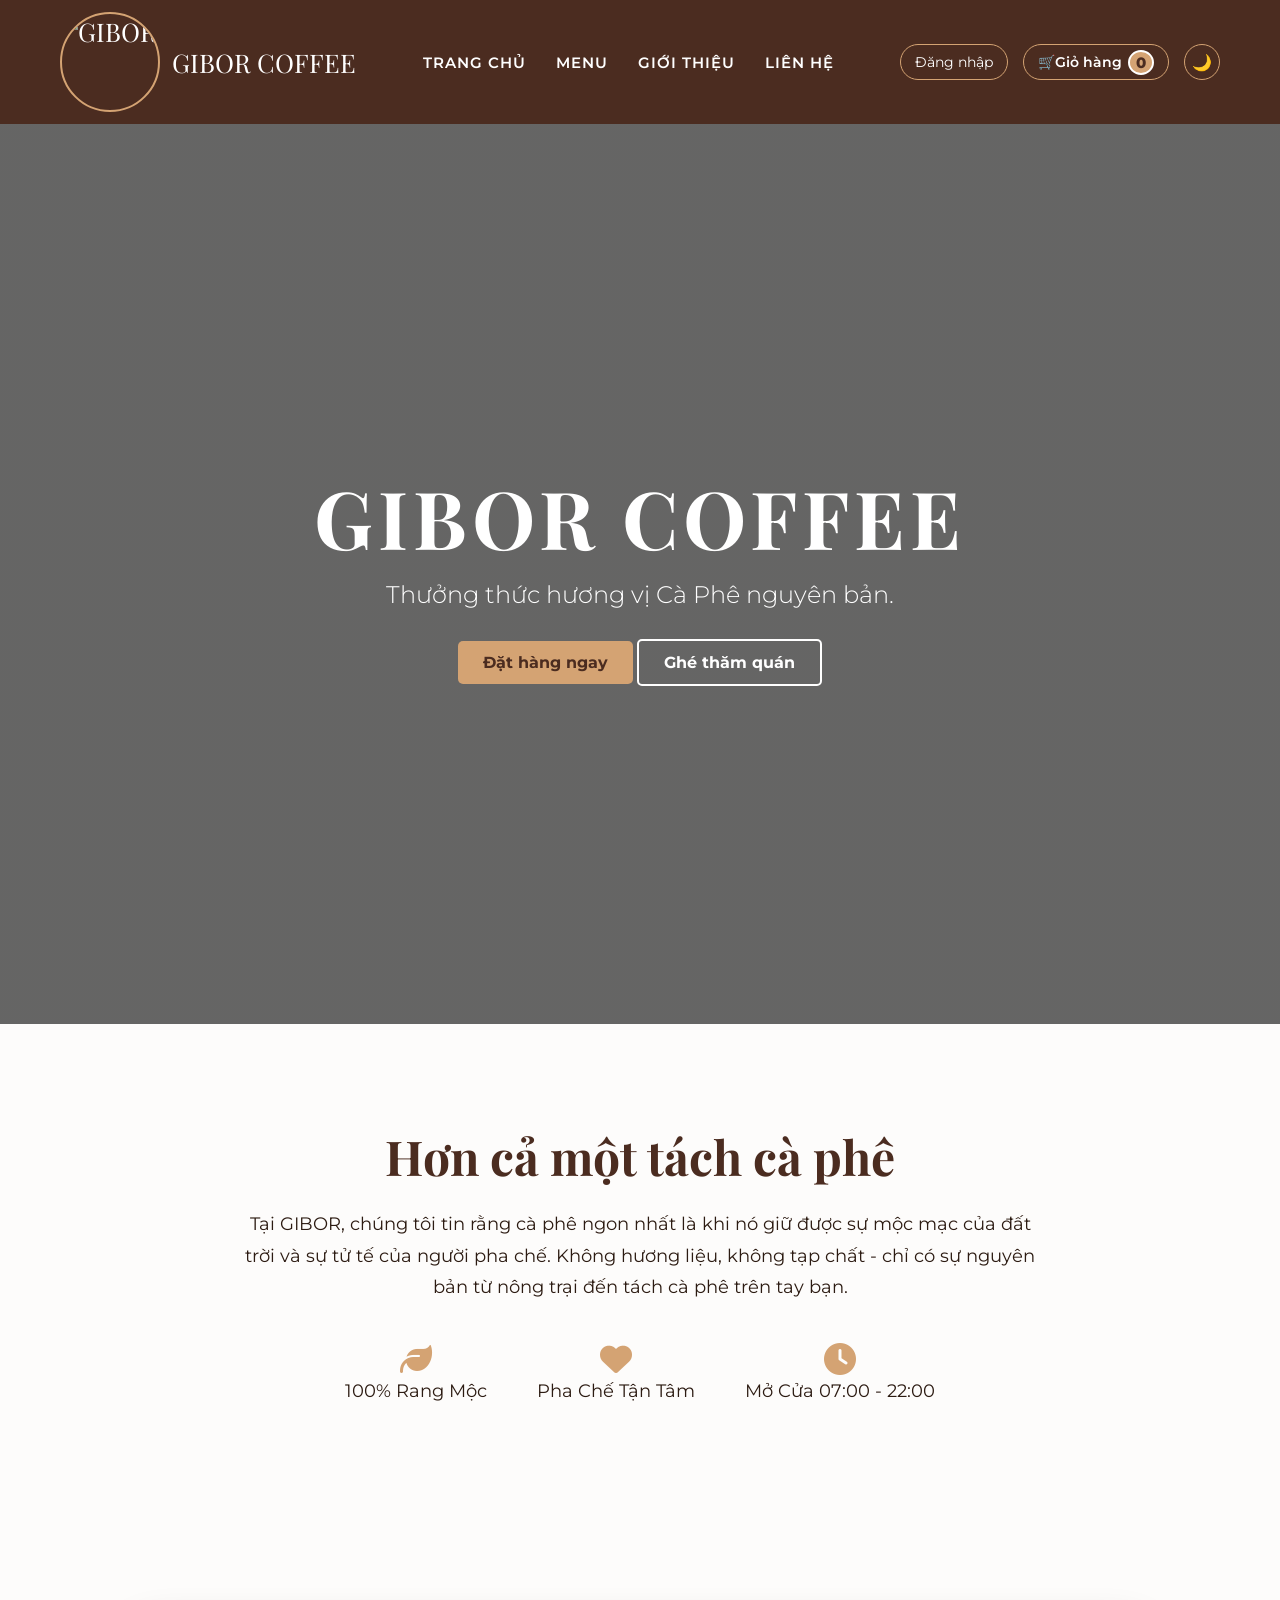
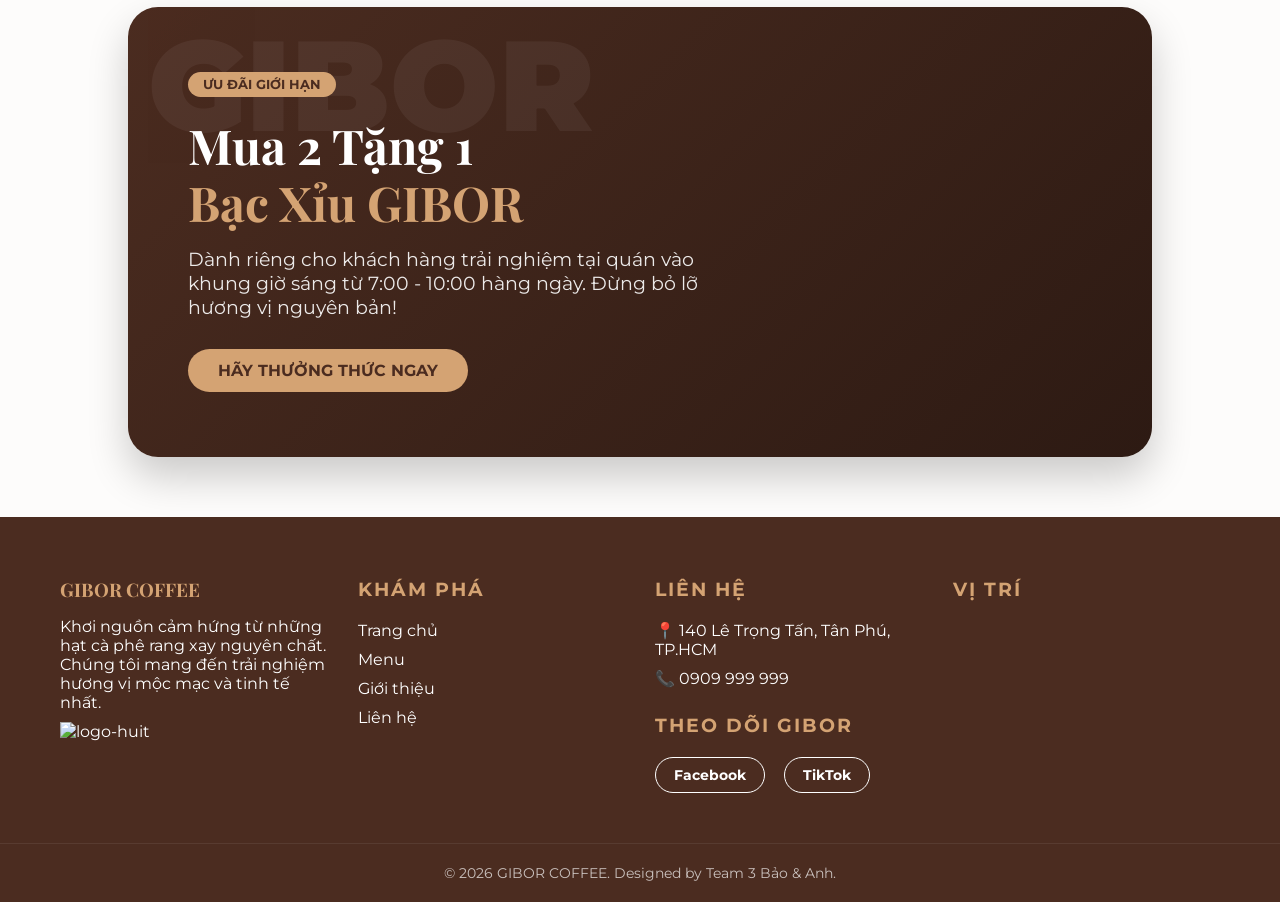
==== index.html @ b16cad72 "update diem thanh vien" ====
<!-- 

========================================================================================

                                    CODE BỞI TRẦN GIA BẢO

========================================================================================

-->
<!doctype html>
<html lang="vi">
  <head>
    <meta charset="UTF-8" />
    <meta name="viewport" content="width=device-width, initial-scale=1.0" />
    <title>GIBOR COFFEE</title>

    <!-- THEME CHÍNH DÙNG CHUNG-->
    <link rel="stylesheet" href="css/style.css" />

    <!-- Font -->
    <link
      rel="stylesheet"
      href="https://fonts.googleapis.com/css2?family=Montserrat:wght@400;600;700&family=Playfair+Display:ital,wght@0,700;1,700&family=Mrs+Saint+Delafield&display=swap"
    />

    <!-- Logo -->
    <link
      rel="stylesheet"
      href="https://cdnjs.cloudflare.com/ajax/libs/font-awesome/6.5.1/css/all.min.css"
    />

    <!-- THEME TRANG CHỦ -->
    <link rel="stylesheet" href="css/home.css" />
    <!-- MOBILE RESPONSIVE -->
    <link rel="stylesheet" href="css/mobile.css" />
  </head>

  <body>
    <!-- HEADER DÙNG CHUNG -->
    <header class="header">
      <div class="header-container">
        <!-- LOGO -->
        <a href="index.html" class="logo">
          <img src="images/logo/logo.jpg" alt="GIBOR Coffee" />
          <span>GIBOR COFFEE</span>
        </a>

        <!-- NAV -->
        <nav class="nav">
          <ul class="nav-links">
            <li><a href="index.html">Trang chủ</a></li>
            <li><a href="menu.html">Menu</a></li>
            <li><a href="about.html">Giới thiệu</a></li>
            <li><a href="contact.html">Liên hệ</a></li>
          </ul>
        </nav>

        <!-- AUTH + CART -->
        <div class="header-actions">
          <a href="login.html" class="icon-btn" id="authLink">Đăng nhập</a>
          <a href="cart.html" class="icon-btn cart">
            🛒
            <span>Giỏ hàng</span>
            <span>0</span>
          </a>
          <button class="theme-toggle" id="themeToggle">🌙</button>
          <button class="menu-toggle" id="menuToggle" aria-label="Menu">
            <i class="fas fa-bars"></i>
          </button>
        </div>
      </div>
    </header>

    <main>
      <!-- Loading Screen -->
      <div class="logo" id="preloader">
        <div class="loader-icon">
          <img src="images/logo/logo.jpg" alt="GIBOR Coffee" />
        </div>
        <p
          style="
            color: white;
            margin-top: 20px;
            letter-spacing: 5px;
            font-weight: 600;
          "
        >
          GIBOR COFFEE
        </p>
      </div>

      <div>
        <section class="hero">
          <div class="hero-content">
            <h1>GIBOR COFFEE</h1>
            <p>Thưởng thức hương vị Cà Phê nguyên bản.</p>
            <div class="hero-btns">
              <a href="menu.html" class="btn btn-primary">Đặt hàng ngay</a>
              <a href="about.html" class="btn btn-secondary">Ghé thăm quán</a>
            </div>
          </div>
        </section>
      </div>

      <section class="intro">
        <h2>Hơn cả một tách cà phê</h2>
        <p>
          Tại GIBOR, chúng tôi tin rằng cà phê ngon nhất là khi nó giữ được sự
          mộc mạc của đất trời và sự tử tế của người pha chế. Không hương liệu,
          không tạp chất - chỉ có sự nguyên bản từ nông trại đến tách cà phê
          trên tay bạn.
        </p>
        <div
          class="featured-icons"
          style="
            display: flex;
            justify-content: center;
            gap: 50px;
            flex-wrap: wrap;
          "
        >
          <div>
            <i
              class="fas fa-leaf"
              style="font-size: 2rem; color: var(--accent)"
            ></i>
            <p>100% Rang Mộc</p>
          </div>
          <div>
            <i
              class="fas fa-heart"
              style="font-size: 2rem; color: var(--accent)"
            ></i>
            <p>Pha Chế Tận Tâm</p>
          </div>
          <div>
            <i
              class="fas fa-clock"
              style="font-size: 2rem; color: var(--accent)"
            ></i>
            <p>Mở Cửa 07:00 - 22:00</p>
          </div>
        </div>
      </section>

      <!-- Advertising Promo Banner -->
      <section class="promo-banner">
        <div class="promo-content">
          <span class="promo-tag">Ưu đãi giới hạn</span>
          <h2>
            Mua 2 Tặng 1 <br />
            <span style="color: var(--accent)">Bạc Xỉu GIBOR</span>
          </h2>
          <p>
            Dành riêng cho khách hàng trải nghiệm tại quán vào khung giờ sáng từ
            7:00 - 10:00 hàng ngày. Đừng bỏ lỡ hương vị nguyên bản!
          </p>
          <a href="menu.html" class="btn-cta">Hãy thưởng thức ngay</a>
        </div>
        <div class="promo-image"></div>
      </section>
    </main>

    <!-- FOOTER DÙNG CHUNG -->
    <footer class="footer">
      <div class="footer-container">
        <div class="footer-col">
          <h3 class="footer-logo">GIBOR COFFEE</h3>
          <ul>
            <li>
              <p>
                Khơi nguồn cảm hứng từ những hạt cà phê rang xay nguyên chất.
                Chúng tôi mang đến trải nghiệm hương vị mộc mạc và tinh tế nhất.
              </p>
            </li>
            <li>
              <img src="/images/logo/logoHuit.png" alt="logo-huit" height="60" />
            </li>
          </ul>
        </div>

        <div class="footer-col">
          <h4>Khám Phá</h4>
          <ul>
            <li><a href="index.html">Trang chủ</a></li>
            <li><a href="menu.html">Menu</a></li>
            <li><a href="about.html">Giới thiệu</a></li>
            <li><a href="contact.html">Liên hệ</a></li>
          </ul>
        </div>

        <div class="footer-col">
          <h4>Liên Hệ</h4>
          <ul>
            <li>
              <p>📍 140 Lê Trọng Tấn, Tân Phú, TP.HCM</p>
            </li>
            <li>
              <p>📞 0909 999 999</p>
            </li>
          </ul>

          <h4 style="margin-top: 25px">Theo Dõi GIBOR</h4>
          <div class="social-links">
            <a href="#" class="btn btn-secondary">Facebook</a>
            <a href="#" class="btn btn-secondary">TikTok</a>
          </div>
        </div>

        <div class="footer-col">
          <h4>Vị Trí</h4>
          <div class="google-map">
            <iframe
              src="https://www.google.com/maps/embed?pb=!1m18!1m12!1m3!1d31352.538163214747!2d106.5926170349121!3d10.806159823201295!2m3!1f0!2f0!3f0!3m2!1i1024!2i768!4f13.1!3m3!1m2!1s0x31752be27d8b4f4d%3A0x92dcba2950430867!2zVHLGsOG7nW5nIMSQ4bqhaSBo4buNYyBDw7RuZyBUaMawxqFuZyBUUC4gSOG7kyBDaMOtIE1pbmggKEhVSVQp!5e0!3m2!1svi!2s!4v1770452982001!5m2!1svi!2s"
              width="100%"
              height="150"
              style="border: 0"
              allowfullscreen=""
              loading="lazy"
              referrerpolicy="no-referrer-when-downgrade"
            ></iframe>
          </div>
        </div>
      </div>

      <div class="footer-bottom">
        <p>© 2026 GIBOR COFFEE. Designed by Team 3 Bảo & Anh.</p>
      </div>
    </footer>

    <!-- Firebase SDK cho xác thực Google -->
    <script src="https://www.gstatic.com/firebasejs/10.12.5/firebase-app-compat.js"></script>
    <script src="https://www.gstatic.com/firebasejs/10.12.5/firebase-auth-compat.js"></script>

    <!-- Phần JS CHUNG -->
    <script src="js/data.js"></script>
    <script src="js/main.js"></script>
    <script src="js/mobile.js"></script>
  </body>
</html>
<!-- 

========================================================================================

                                KẾT THÚC CODE BỞI TRẦN GIA BẢO

========================================================================================

-->
---- css/style.css ----
/* 
========================================================================================

                                    CODE BỞI TRẦN GIA BẢO

========================================================================================
*/

/* 
=================================== HIỆU ỨNG PRELOAD ==================================
*/

#preloader {
  position: fixed;
  top: 0;
  left: 0;
  width: 100%;
  height: 100%;
  background: var(--primary);
  display: flex;
  flex-direction: column;
  align-items: center;
  justify-content: center;
  z-index: 10000;
  transition:
    opacity 0.8s ease,
    visibility 0.8s;
}

.loader-icon {
  font-size: 3rem;
  color: var(--accent);
  animation: coffee-bounce 1s ease-in-out infinite alternate;
}

.loader-icon img {
  width: 80px;
  height: 80px;
  border-radius: 50%;
  object-fit: cover;
}

@keyframes coffee-bounce {
  from {
    transform: translateY(0);
  }
  to {
    transform: translateY(-20px);
  }
}

.preloader-hidden {
  opacity: 0;
  visibility: hidden;
}

/* 
=================================== DÙNG CHỦ ĐỀ CHUNG ==================================
*/

:root {
  /* MÀU CHỦ ĐẠO */
  --primary: #4b2c20;
  --accent: #d4a373;
  --bg: #fdf8f5;
  --text: #2d2424;
  --white: #ffffff;

  /* Light mode */
  --bg: #fdfcfb;
  --text: #2c1b12;
  --navbar: rgba(255, 255, 255, 0.9);
  --card: #ffffff;

  /* Coffee accent */
  --accent-dark: #b08968;

  /* Fonts */
  --font-heading: "Playfair Display", serif;
  --font-body: "Montserrat", sans-serif;
}

/* Reset */
* {
  margin: 0;
  padding: 0;
  box-sizing: border-box;
}

/* ================================== NỀN TỐI ==================================  */
body.dark {
  --bg: #121212;
  --text: #f5f5f5;
  --navbar: rgba(75, 44, 32, 0.95);
  --card: #1e1e1e;
}

body {
  background: var(--bg);
  color: var(--text);
  transition:
    background 0.4s ease,
    color 0.4s ease;
}

.navbar {
  background: var(--navbar);
}

.card,
.product-item {
  background: var(--card);
}

.theme-toggle {
  background: transparent;
  border: 1px solid var(--accent);
  border-radius: 50%;
  width: 36px;
  height: 36px;
  font-size: 16px;
  cursor: pointer;
  color: var(--accent);
  transition: all 0.3s ease;
  display: inline-flex;
  align-items: center;
  justify-content: center;
  box-sizing: border-box;
}

.theme-toggle:hover {
  background: var(--accent);
  color: #fff;
  transform: rotate(15deg);
}

/* 
========================================== PHẦN HEADER ==================================
*/
.header {
  position: sticky; /* cuộn xuống */
  top: 0;
  z-index: 999;
  background: var(--primary);
  transition: all 0.3s ease;
}

.header-container {
  max-width: 1200px;
  margin: auto;
  padding: 12px 20px;
  display: flex;
  align-items: center;
  justify-content: space-between;
  flex-wrap: nowrap;
}

/* LOGO */
.logo {
  display: flex;
  align-items: center;
  gap: 12px;
  font-family: var(--font-heading);
  font-size: 1.6rem;
  color: var(--white);
  flex-shrink: 0;
  white-space: nowrap;
}

.logo img {
  width: 100px;
  height: 100px;
  border-radius: 50%;
  object-fit: cover;
  border: 2px solid var(--accent);
  transition: 0.4s ease;
}

.logo:hover img {
  transform: rotate(8deg) scale(1.05);
  box-shadow: 0 0 15px rgba(212, 163, 115, 0.7);
}

/* THANH ĐIỀU HƯỚNG */

.navbar {
  display: flex;
  justify-content: space-between;
  align-items: center;
  padding: 12px 8%;
  background: rgba(75, 44, 32, 0.95);
  backdrop-filter: blur(6px);
  position: sticky;
  top: 0;
  z-index: 1000;
  transition:
    background 0.4s ease,
    box-shadow 0.4s ease;
}

.nav-links {
  display: flex;
  list-style: none;
  gap: 30px;
  white-space: nowrap;
  flex-wrap: nowrap;
}

.nav-links li {
  position: relative;
}

.nav-links a {
  color: var(--white);
  font-size: 15px;
  font-weight: 600;
  text-transform: uppercase;
  letter-spacing: 1px;
  padding: 6px 0;
  transition: color 0.3s ease;
  white-space: nowrap;
}

/* Gạch chân chạy */
.nav-links a::after {
  content: "";
  position: absolute;
  left: 50%;
  bottom: 0;
  width: 0;
  height: 2px;
  background: var(--accent);
  transition: all 0.3s ease;
  transform: translateX(-50%);
}

.nav-links a:hover {
  color: var(--accent);
}

.nav-links a:hover::after {
  width: 100%;
}

/* Khi scroll */
.header.scrolled {
  background-color: var(
    --primary-color
  ); /* Sử dụng đúng tên biến đã khai báo ở :root */
  box-shadow: 0 4px 20px rgba(0, 0, 0, 0.4); /* Đổ bóng dùng rgba để chỉnh độ mờ cho đẹp */
  transition: all 0.4s ease; /* Giúp hiệu ứng biến đổi mượt mà */
}

.header-actions {
  display: flex;
  align-items: center;
  gap: 15px;
  flex-shrink: 0;
  white-space: nowrap;
}

.icon-btn {
  padding: 6px 14px;
  border-radius: 20px;
  border: 1px solid var(--accent);
  color: var(--white);
  font-size: 14px;
  height: 36px;
  display: inline-flex;
  align-items: center;
  justify-content: center;
  box-sizing: border-box;
  white-space: nowrap;
  flex-shrink: 0;
}

.icon-btn:hover {
  background: var(--accent);
  color: var(--primary);
  transform: translateY(-3px);
}

.icon-btn.cart {
  font-size: 14px;
  font-weight: 600;
  padding: 6px 14px;
  height: 36px;
}

/* Số lượng giỏ hàng */
.icon-btn.cart span:last-child {
  background: var(--accent);
  color: var(--primary);
  font-size: 15px;
  font-weight: 800;
  height: 25px;
  padding: 0 6px;
  border-radius: 50%;
  display: inline-flex;
  align-items: center;
  justify-content: center;
  margin-left: 6px;
  border: 2px solid var(--white);
}

.header.scrolled {
  background: rgba(75, 44, 32, 0.9);
  backdrop-filter: blur(6px);
  box-shadow: 0 5px 20px rgba(0, 0, 0, 0.2);
}

/* ========================================== PHẦN THÂN ================================== */

body {
  font-family: var(--font-body);
  background: var(--bg);
  color: var(--text);
}

a {
  text-decoration: none;
  color: inherit;
  transition: 0.3s;
}

/* PHẦN NÚT BẤM */
.btn-primary {
  background: var(--accent);
  color: var(--primary);
}

.btn-primary:hover {
  background: var(--white);
  color: #000;
  transform: translateY(-3px);
}

.btn-secondary {
  border: 2px solid var(--white);
  color: var(--white);
}

.btn-secondary:hover {
  background: var(--white);
  color: #000;
  transform: translateY(-3px);
}

/* ========================================== PHẦN FOOTER ================================== */
.footer {
  background: var(--primary);
  color: var(--white);
  padding: 60px 0 20px;
  margin-top: 50px;
}

.footer-container {
  max-width: 1200px;
  margin: auto;
  padding: 0 20px;
  display: flex;
  flex-wrap: wrap;
  gap: 30px;
}

.footer-col {
  flex: 1;
  min-width: 200px;
}

.footer-col h3 {
  font-family: var(--font-heading);
  color: var(--accent);
  margin-bottom: 15px;
}

.footer-col h4 {
  margin-bottom: 20px;
  font-size: 1.2rem;
  color: var(--accent);
  text-transform: uppercase;
  letter-spacing: 2px;
}

.footer-col ul {
  list-style: none;
}

.footer-col ul li {
  margin-bottom: 10px;
}

.footer-col ul li a:hover {
  color: var(--accent);
  padding-left: 5px;
  transform: translateY(-3px);
}

.social-links a {
  display: inline-block;
  margin: 0 15px 10px 0;
  font-size: 14px;
  border: 1px solid var(--white);
  padding: 8px 18px;
  border-radius: 20px;
}

.social-links a:hover {
  background: var(--accent);
  border-color: var(--accent);
}

.footer-bottom {
  text-align: center;
  margin-top: 40px;
  padding-top: 20px;
  border-top: 1px solid rgba(255, 255, 255, 0.1);
  font-size: 14px;
  opacity: 0.7;
}

/* CĂN CHỈNH KÍCH THƯỚC PHÙ HỢP VỚI CẢ MOBILE */

/* ===== NÚT HAMBURGER (ẨN TRÊN DESKTOP) ===== */
.menu-toggle {
  display: none;
  background: transparent;
  border: 2px solid var(--accent);
  border-radius: 8px;
  width: 42px;
  height: 42px;
  font-size: 20px;
  cursor: pointer;
  color: var(--accent);
  transition: all 0.3s ease;
  align-items: center;
  justify-content: center;
}

.menu-toggle:hover {
  background: var(--accent);
  color: #fff;
}

/* ===== TABLET (max-width: 992px) ===== */
@media (max-width: 992px) {
  .header-container {
    padding: 10px 15px;
  }

  .logo img {
    width: 60px;
    height: 60px;
  }

  .logo {
    font-size: 1.2rem;
  }

  .nav-links {
    gap: 18px;
  }

  .nav-links a {
    font-size: 13px;
  }

  .icon-btn {
    font-size: 12px;
    padding: 6px 12px;
  }

  .footer-container {
    gap: 20px;
  }

  .footer-col {
    min-width: 180px;
  }
}

/* ===== MOBILE (max-width: 768px) ===== */
@media (max-width: 768px) {
  /* HEADER */
  .header-container {
    padding: 8px 12px;
  }

  .logo img {
    width: 45px;
    height: 45px;
  }

  .logo {
    font-size: 1rem;
    gap: 8px;
  }

  .logo span {
    display: none;
  }

  /* Hiện nút hamburger */
  .menu-toggle {
    display: flex;
  }

  /* Ẩn nav mặc định, hiện khi active */
  .nav {
    position: fixed;
    top: 0;
    left: 0;
    width: 100%;
    height: 100vh;
    background: rgba(75, 44, 32, 0.98);
    backdrop-filter: blur(10px);
    z-index: 9998;
    display: flex;
    align-items: center;
    justify-content: center;
    opacity: 0;
    visibility: hidden;
    transition: all 0.4s ease;
  }

  .nav.active {
    opacity: 1;
    visibility: visible;
  }

  .nav-links {
    display: flex;
    flex-direction: column;
    align-items: center;
    gap: 0;
    list-style: none;
  }

  .nav-links li {
    opacity: 0;
    transform: translateY(20px);
    transition: all 0.3s ease;
  }

  .nav.active .nav-links li {
    opacity: 1;
    transform: translateY(0);
  }

  .nav.active .nav-links li:nth-child(1) {
    transition-delay: 0.1s;
  }
  .nav.active .nav-links li:nth-child(2) {
    transition-delay: 0.2s;
  }
  .nav.active .nav-links li:nth-child(3) {
    transition-delay: 0.3s;
  }

  .nav-links a {
    font-size: 22px;
    padding: 18px 30px;
    display: block;
    letter-spacing: 3px;
  }

  /* Nút đóng menu */
  .menu-toggle.active i::before {
    content: "\f00d"; /* fa-xmark */
  }

  .menu-toggle {
    z-index: 9999;
  }

  /* Header actions */
  .header-actions {
    gap: 8px;
  }

  .icon-btn {
    padding: 6px 10px;
    font-size: 12px;
  }

  .icon-btn span:first-of-type {
    display: none;
  }

  .icon-btn.cart {
    font-size: 16px;
    padding: 6px 8px;
  }

  .icon-btn.cart span:last-child {
    font-size: 12px;
    height: 20px;
    padding: 0 5px;
    margin-left: 2px;
  }

  .theme-toggle {
    width: 34px;
    height: 34px;
    font-size: 15px;
  }

  /* FOOTER */
  .footer {
    padding: 40px 0 15px;
  }

  .footer-container {
    flex-direction: column;
    text-align: center;
    padding: 0 15px;
    gap: 25px;
  }

  .footer-col {
    min-width: 100%;
  }

  .footer-col h4 {
    font-size: 1rem;
    margin-bottom: 12px;
  }

  .social-links {
    justify-content: center;
    display: flex;
    flex-wrap: wrap;
  }

  .social-links a {
    margin: 0 5px 8px;
  }

  .footer-bottom {
    margin-top: 25px;
    font-size: 12px;
  }

  .google-map iframe {
    height: 120px;
  }
}

/* ===== MOBILE NHỎ (max-width: 480px) ===== */
@media (max-width: 480px) {
  .header-container {
    padding: 6px 10px;
  }

  .logo img {
    width: 38px;
    height: 38px;
  }

  .icon-btn {
    padding: 5px 8px;
    font-size: 11px;
    border-radius: 15px;
  }

  .icon-btn.cart {
    font-size: 14px;
  }

  .theme-toggle {
    width: 30px;
    height: 30px;
    font-size: 13px;
  }

  .menu-toggle {
    width: 36px;
    height: 36px;
    font-size: 17px;
  }

  .header-actions {
    gap: 5px;
  }

  .footer {
    padding: 30px 0 12px;
  }
}

/* 
========================================================================================

                                KẾT THÚC CODE BỞI TRẦN GIA BẢO

========================================================================================
*/

/* 
========================================================================================

                                CODE BỞI TRẦN DƯƠNG GIA BẢO

========================================================================================
*/

/* ===== POPUP THÔNG BÁO (TOAST NOTIFICATION) ===== */
.gibor-popup-overlay {
  position: fixed;
  top: 0;
  left: 0;
  width: 100%;
  height: 100%;
  background: rgba(0, 0, 0, 0.5);
  display: flex;
  align-items: center;
  justify-content: center;
  z-index: 99999;
  opacity: 0;
  visibility: hidden;
  transition: all 0.3s ease;
}

.gibor-popup-overlay.show {
  opacity: 1;
  visibility: visible;
}

.gibor-popup-box {
  background: var(--card, #fff);
  border-radius: 16px;
  padding: 32px 28px;
  max-width: 400px;
  width: 90%;
  text-align: center;
  box-shadow: 0 20px 60px rgba(0, 0, 0, 0.3);
  transform: scale(0.8) translateY(20px);
  transition: transform 0.3s ease;
}

.gibor-popup-overlay.show .gibor-popup-box {
  transform: scale(1) translateY(0);
}

.gibor-popup-icon {
  font-size: 3rem;
  margin-bottom: 12px;
}

.gibor-popup-icon.success {
  color: #27ae60;
}

.gibor-popup-icon.error {
  color: #e74c3c;
}

.gibor-popup-icon.warning {
  color: #f39c12;
}

.gibor-popup-title {
  font-family: var(--font-heading, "Playfair Display", serif);
  font-size: 1.4rem;
  color: var(--primary, #4b2c20);
  margin-bottom: 8px;
}

.gibor-popup-message {
  font-family: var(--font-body, "Montserrat", sans-serif);
  font-size: 0.95rem;
  color: var(--text, #2d2424);
  margin-bottom: 24px;
  line-height: 1.5;
}

.gibor-popup-actions {
  display: flex;
  gap: 12px;
  justify-content: center;
}

.gibor-popup-btn {
  padding: 10px 28px;
  border: none;
  border-radius: 8px;
  font-family: var(--font-body, "Montserrat", sans-serif);
  font-size: 0.9rem;
  font-weight: 600;
  cursor: pointer;
  transition: all 0.2s ease;
}

.gibor-popup-btn.primary {
  background: var(--primary, #4b2c20);
  color: #fff;
}

.gibor-popup-btn.primary:hover {
  background: var(--accent-dark, #b08968);
}

.gibor-popup-btn.secondary {
  background: #e0d6d0;
  color: var(--primary, #4b2c20);
}

.gibor-popup-btn.secondary:hover {
  background: #d0c4bc;
}

/* ===== USER DROPDOWN POPUP ===== */
.user-dropdown-overlay {
  position: fixed;
  top: 0;
  left: 0;
  width: 100%;
  height: 100%;
  z-index: 99998;
  opacity: 0;
  visibility: hidden;
  transition: opacity 0.2s ease;
}

.user-dropdown-overlay.show {
  opacity: 1;
  visibility: visible;
}

.user-dropdown {
  position: absolute;
  top: 70px;
  right: 20px;
  background: #fff;
  border-radius: 12px;
  padding: 20px;
  min-width: 260px;
  box-shadow: 0 10px 40px rgba(0, 0, 0, 0.2);
  transform: translateY(-10px);
  transition: transform 0.2s ease;
}

.user-dropdown-overlay.show .user-dropdown {
  transform: translateY(0);
}

.user-dropdown-header {
  display: flex;
  align-items: center;
  gap: 12px;
  padding-bottom: 16px;
  border-bottom: 1px solid #e8e0db;
  margin-bottom: 12px;
}

.user-dropdown-avatar {
  width: 48px;
  height: 48px;
  border-radius: 50%;
  background: var(--primary, #4b2c20);
  color: #fff;
  display: flex;
  align-items: center;
  justify-content: center;
  font-size: 1.2rem;
  font-weight: 700;
  font-family: var(--font-body, "Montserrat", sans-serif);
}

.user-dropdown-info {
  flex: 1;
}

.user-dropdown-name {
  font-family: var(--font-heading, "Playfair Display", serif);
  font-size: 1.05rem;
  font-weight: 700;
  color: #4b2c20;
}

.user-dropdown-email {
  font-size: 0.8rem;
  color: #888;
  margin-top: 2px;
}

.user-dropdown-points {
  font-size: 0.8rem;
  color: #e6a817;
  font-weight: 600;
  margin-top: 4px;
  display: flex;
  align-items: center;
  gap: 4px;
}
.user-dropdown-points i {
  font-size: 0.75rem;
}

.user-dropdown-menu {
  list-style: none;
  padding: 0;
  margin: 0;
}

.user-dropdown-menu li {
  margin-bottom: 4px;
}

.user-dropdown-menu li a,
.user-dropdown-menu li button {
  display: flex;
  align-items: center;
  gap: 10px;
  width: 100%;
  padding: 10px 12px;
  border: none;
  background: none;
  border-radius: 8px;
  font-family: var(--font-body, "Montserrat", sans-serif);
  font-size: 0.9rem;
  color: #2d2424;
  cursor: pointer;
  transition: background 0.2s ease;
  text-decoration: none;
}

.user-dropdown-menu li a:hover,
.user-dropdown-menu li button:hover {
  background: #f5ebe4;
}

.user-dropdown-menu li button.logout-btn {
  color: #e74c3c;
}

.user-dropdown-menu li button.logout-btn:hover {
  background: #fde8e8;
}

/* ===== AUTH LINK STYLE KHI ĐÃ ĐĂNG NHẬP ===== */
#authLink.logged-in {
  display: inline-flex;
  align-items: center;
  gap: 6px;
  font-weight: 600;
  color: #fff;
  padding: 6px 14px;
  border-radius: 20px;
  height: 36px;
  box-sizing: border-box;
}

#authLink.logged-in:hover {
  background: var(--accent-dark, #b08968);
}

#authLink.logged-in i {
  font-size: 0.9rem;
}

/* ===== ORDER HISTORY POPUP ===== */
.order-history-overlay {
  position: fixed;
  top: 0;
  left: 0;
  width: 100%;
  height: 100%;
  background: rgba(0, 0, 0, 0.5);
  display: flex;
  align-items: center;
  justify-content: center;
  z-index: 99999;
  opacity: 0;
  visibility: hidden;
  transition: all 0.3s ease;
}

.order-history-overlay.show {
  opacity: 1;
  visibility: visible;
}

.order-history-box {
  background: var(--card, #fff);
  border-radius: 16px;
  padding: 28px;
  max-width: 550px;
  width: 92%;
  max-height: 80vh;
  overflow-y: auto;
  box-shadow: 0 20px 60px rgba(0, 0, 0, 0.3);
  transform: scale(0.8) translateY(20px);
  transition: transform 0.3s ease;
}

.order-history-overlay.show .order-history-box {
  transform: scale(1) translateY(0);
}

.order-history-header {
  display: flex;
  align-items: center;
  justify-content: space-between;
  margin-bottom: 20px;
  padding-bottom: 14px;
  border-bottom: 2px solid var(--accent, #d4a373);
}

.order-history-header h3 {
  font-family: var(--font-heading, "Playfair Display", serif);
  font-size: 1.3rem;
  color: var(--primary, #4b2c20);
  margin: 0;
}

.order-history-close {
  background: none;
  border: none;
  font-size: 1.5rem;
  cursor: pointer;
  color: #999;
  padding: 4px 8px;
  border-radius: 6px;
  transition: all 0.2s;
}

.order-history-close:hover {
  background: #f0e8e2;
  color: var(--primary, #4b2c20);
}

.order-history-empty {
  text-align: center;
  padding: 40px 20px;
  color: #999;
}

.order-history-empty i {
  font-size: 3rem;
  margin-bottom: 12px;
  display: block;
  color: #ccc;
}

.order-card {
  background: #faf6f3;
  border-radius: 12px;
  padding: 16px;
  margin-bottom: 12px;
  border-left: 4px solid var(--accent, #d4a373);
}

.order-card-header {
  display: flex;
  justify-content: space-between;
  align-items: center;
  margin-bottom: 10px;
}

.order-card-code {
  font-weight: 700;
  font-size: 0.95rem;
  color: var(--primary, #4b2c20);
}

.order-card-date {
  font-size: 0.8rem;
  color: #999;
}

.order-card-items {
  margin-bottom: 10px;
}

.order-card-item {
  display: flex;
  justify-content: space-between;
  align-items: flex-start;
  padding: 6px 0;
  font-size: 0.85rem;
  color: var(--text, #2d2424);
  gap: 10px;
  border-bottom: 1px dashed #e8e0d8;
}

.order-card-item:last-child {
  border-bottom: none;
}

.order-card-item-left {
  flex: 1;
  min-width: 0;
  display: flex;
  flex-direction: column;
  gap: 3px;
}

.order-card-item-name {
  font-weight: 600;
  white-space: nowrap;
}

.order-card-item-detail-scroll {
  display: block;
  overflow-x: auto;
  white-space: nowrap;
  max-width: 100%;
  scrollbar-width: thin;
  scrollbar-color: #d4a373 transparent;
  padding-bottom: 2px;
}

.order-card-item-detail-scroll::-webkit-scrollbar {
  height: 3px;
}

.order-card-item-detail-scroll::-webkit-scrollbar-track {
  background: transparent;
}

.order-card-item-detail-scroll::-webkit-scrollbar-thumb {
  background: #d4a373;
  border-radius: 3px;
}

.order-card-item-detail-inner {
  color: #888;
  font-size: 0.78rem;
  display: inline-block;
}

.order-card-item-detail {
  color: #888;
  font-size: 0.8rem;
  min-width: 60px;
  text-align: center;
}

.order-card-item-price {
  font-weight: 600;
  min-width: 80px;
  text-align: right;
  color: var(--primary, #4b2c20);
}

/* Thông tin người đặt hàng */
.order-card-customer {
  display: flex;
  flex-wrap: wrap;
  gap: 6px 16px;
  padding: 8px 10px;
  margin-bottom: 10px;
  background: #f0e8e2;
  border-radius: 8px;
  font-size: 0.8rem;
  color: #666;
}

.order-card-customer span {
  display: flex;
  align-items: center;
  gap: 5px;
}

.order-card-customer i {
  color: var(--accent, #d4a373);
  font-size: 0.75rem;
  width: 14px;
  text-align: center;
}

.order-card-footer {
  display: flex;
  justify-content: space-between;
  align-items: center;
  padding-top: 10px;
  border-top: 1px solid #e8e0db;
  font-size: 0.85rem;
}

.order-card-meta {
  color: #888;
}

.order-card-total {
  font-weight: 700;
  color: var(--primary, #4b2c20);
  font-size: 1rem;
}

/* Scrollbar đẹp cho order history */
.order-history-box::-webkit-scrollbar {
  width: 6px;
}

.order-history-box::-webkit-scrollbar-track {
  background: transparent;
}

.order-history-box::-webkit-scrollbar-thumb {
  background: var(--accent, #d4a373);
  border-radius: 3px;
}

/* ===== PROFILE POPUP ===== */
.profile-popup-overlay {
  position: fixed;
  top: 0;
  left: 0;
  width: 100%;
  height: 100%;
  background: rgba(0, 0, 0, 0.5);
  display: flex;
  align-items: center;
  justify-content: center;
  z-index: 99999;
  opacity: 0;
  visibility: hidden;
  transition: all 0.3s ease;
}

.profile-popup-overlay.show {
  opacity: 1;
  visibility: visible;
}

.profile-popup-box {
  background: #fff;
  border-radius: 16px;
  padding: 0;
  max-width: 480px;
  width: 92%;
  max-height: 85vh;
  overflow-y: auto;
  box-shadow: 0 20px 60px rgba(0, 0, 0, 0.3);
  transform: scale(0.8) translateY(20px);
  transition: transform 0.3s ease;
}

.profile-popup-overlay.show .profile-popup-box {
  transform: scale(1) translateY(0);
}

/* Header */
.profile-popup-header {
  display: flex;
  align-items: center;
  gap: 14px;
  padding: 24px 24px 16px;
  border-bottom: 1px solid #e8e0db;
  position: relative;
}

.profile-popup-avatar {
  width: 52px;
  height: 52px;
  border-radius: 50%;
  background: #4b2c20;
  color: #fff;
  display: flex;
  align-items: center;
  justify-content: center;
  font-size: 1.2rem;
  font-weight: 700;
  font-family: "Montserrat", sans-serif;
  flex-shrink: 0;
}

.profile-popup-header-info h3 {
  margin: 0;
  font-family: "Playfair Display", serif;
  font-size: 1.15rem;
  font-weight: 700;
  color: #4b2c20;
}

.profile-popup-header-info p {
  margin: 2px 0 0;
  font-size: 0.8rem;
  color: #888;
}

.profile-popup-close {
  position: absolute;
  top: 16px;
  right: 16px;
  background: none;
  border: none;
  font-size: 1.4rem;
  cursor: pointer;
  color: #999;
  padding: 4px 8px;
  border-radius: 6px;
  transition: all 0.2s;
}

.profile-popup-close:hover {
  background: #f0e8e2;
  color: #4b2c20;
}

/* Tabs */
.profile-tabs {
  display: flex;
  border-bottom: 2px solid #f0e8e2;
  padding: 0 24px;
}

.profile-tab {
  flex: 1;
  padding: 12px 0;
  border: none;
  background: none;
  font-family: "Montserrat", sans-serif;
  font-size: 0.9rem;
  font-weight: 600;
  color: #999;
  cursor: pointer;
  transition: all 0.2s;
  position: relative;
  display: flex;
  align-items: center;
  justify-content: center;
  gap: 6px;
}

.profile-tab.active {
  color: #4b2c20;
}

.profile-tab.active::after {
  content: "";
  position: absolute;
  bottom: -2px;
  left: 20%;
  width: 60%;
  height: 2px;
  background: var(--accent, #d4a373);
  border-radius: 2px;
}

.profile-tab:hover {
  color: #4b2c20;
}

/* Tab Content */
.profile-tab-content {
  display: none;
  padding: 20px 24px 24px;
}

.profile-tab-content.active {
  display: block;
}

/* Form Groups */
.profile-form-group {
  margin-bottom: 16px;
}

.profile-form-group label {
  display: flex;
  align-items: center;
  gap: 6px;
  font-size: 0.85rem;
  font-weight: 600;
  color: #4b2c20;
  margin-bottom: 6px;
  font-family: "Montserrat", sans-serif;
}

.profile-form-group label i {
  color: var(--accent, #d4a373);
  width: 16px;
  text-align: center;
  font-size: 0.8rem;
}

.profile-verify-badge {
  margin-left: auto;
  font-size: 0.7rem;
  color: #e67e22;
  font-weight: 500;
  display: flex;
  align-items: center;
  gap: 3px;
}

.profile-verify-badge i {
  color: #e67e22 !important;
  font-size: 0.7rem !important;
}

.profile-form-group input {
  width: 100%;
  padding: 10px 14px;
  border: 1.5px solid #e0d5ce;
  border-radius: 10px;
  font-family: "Montserrat", sans-serif;
  font-size: 0.9rem;
  color: #2d2424;
  background: #faf8f6;
  transition:
    border-color 0.2s ease,
    box-shadow 0.2s ease;
  box-sizing: border-box;
}

.profile-form-group input:focus {
  outline: none;
  border-color: var(--accent, #d4a373);
  box-shadow: 0 0 0 3px rgba(212, 163, 115, 0.15);
  background: #fff;
}

.profile-form-group input::placeholder {
  color: #bbb;
}

/* Save Button */
.profile-save-btn {
  width: 100%;
  padding: 12px;
  border: none;
  border-radius: 10px;
  background: #4b2c20;
  color: #fff;
  font-family: "Montserrat", sans-serif;
  font-size: 0.9rem;
  font-weight: 600;
  cursor: pointer;
  transition: all 0.2s ease;
  display: flex;
  align-items: center;
  justify-content: center;
  gap: 8px;
  margin-top: 8px;
}

.profile-save-btn:hover {
  background: #3a2118;
  transform: translateY(-1px);
  box-shadow: 0 4px 12px rgba(75, 44, 32, 0.3);
}

.profile-save-btn.security {
  background: #e67e22;
}

.profile-save-btn.security:hover {
  background: #cf6d17;
  box-shadow: 0 4px 12px rgba(230, 126, 34, 0.3);
}

/* Security Note */
.profile-security-note {
  font-size: 0.78rem;
  color: #888;
  margin: 0 0 12px;
  display: flex;
  align-items: center;
  gap: 6px;
  background: #fdf6ec;
  padding: 8px 12px;
  border-radius: 8px;
  border: 1px solid #fde8c8;
}

.profile-security-note i {
  color: #e67e22;
  flex-shrink: 0;
}

/* Scrollbar */
.profile-popup-box::-webkit-scrollbar {
  width: 6px;
}

.profile-popup-box::-webkit-scrollbar-track {
  background: transparent;
}

.profile-popup-box::-webkit-scrollbar-thumb {
  background: var(--accent, #d4a373);
  border-radius: 3px;
}

/* ===== OTP VERIFICATION POPUP ===== */
.gibor-otp-overlay {
  position: fixed;
  top: 0;
  left: 0;
  width: 100%;
  height: 100%;
  background: rgba(0, 0, 0, 0.6);
  display: flex;
  align-items: center;
  justify-content: center;
  z-index: 999999;
  opacity: 0;
  visibility: hidden;
  transition: all 0.3s ease;
}

.gibor-otp-overlay.show {
  opacity: 1;
  visibility: visible;
}

.gibor-otp-box {
  background: #fff;
  border-radius: 20px;
  padding: 32px 28px;
  max-width: 400px;
  width: 92%;
  text-align: center;
  box-shadow: 0 20px 60px rgba(0, 0, 0, 0.3);
  transform: scale(0.8) translateY(20px);
  transition: transform 0.3s ease;
}

.gibor-otp-overlay.show .gibor-otp-box {
  transform: scale(1) translateY(0);
}

.gibor-otp-box.shake {
  animation: otpShake 0.5s ease;
}

@keyframes otpShake {
  0%,
  100% {
    transform: scale(1) translateX(0);
  }
  20% {
    transform: scale(1) translateX(-10px);
  }
  40% {
    transform: scale(1) translateX(10px);
  }
  60% {
    transform: scale(1) translateX(-6px);
  }
  80% {
    transform: scale(1) translateX(6px);
  }
}

/* OTP Header */
.otp-header {
  margin-bottom: 20px;
}

.otp-icon {
  width: 60px;
  height: 60px;
  border-radius: 50%;
  background: linear-gradient(135deg, #d4a373, #b08968);
  color: #fff;
  display: flex;
  align-items: center;
  justify-content: center;
  font-size: 1.5rem;
  margin: 0 auto 14px;
}

.otp-header h3 {
  font-family: "Playfair Display", serif;
  font-size: 1.3rem;
  color: #4b2c20;
  margin: 0 0 6px;
}

.otp-header p {
  font-size: 0.85rem;
  color: #888;
  margin: 0;
  line-height: 1.5;
}

.otp-header p strong {
  color: #4b2c20;
}

/* Demo hint */
.otp-demo-hint {
  background: #eaf7ed;
  border: 1px solid #b8e6c4;
  border-radius: 10px;
  padding: 10px 14px;
  font-size: 0.82rem;
  color: #2d7a3f;
  margin-bottom: 18px;
  display: flex;
  align-items: center;
  justify-content: center;
  gap: 6px;
}

.otp-demo-hint strong {
  font-size: 1rem;
  letter-spacing: 3px;
}

/* OTP Input Fields */
.otp-inputs {
  display: flex;
  align-items: center;
  justify-content: center;
  gap: 8px;
  margin-bottom: 16px;
}

.otp-digit {
  width: 46px;
  height: 54px;
  border: 2px solid #e0d5ce;
  border-radius: 12px;
  text-align: center;
  font-family: "Montserrat", sans-serif;
  font-size: 1.4rem;
  font-weight: 700;
  color: #4b2c20;
  background: #faf8f6;
  transition: all 0.2s ease;
  outline: none;
}

.otp-digit:focus {
  border-color: var(--accent, #d4a373);
  box-shadow: 0 0 0 3px rgba(212, 163, 115, 0.2);
  background: #fff;
  transform: translateY(-2px);
}

.otp-separator {
  font-size: 1.3rem;
  color: #ccc;
  font-weight: 600;
  margin: 0 2px;
}

/* Timer */
.otp-timer {
  font-size: 0.8rem;
  color: #999;
  margin: 0 0 14px;
  display: flex;
  align-items: center;
  justify-content: center;
  gap: 5px;
}

.otp-timer i {
  color: var(--accent, #d4a373);
}

/* Error */
.otp-error {
  background: #fde8e8;
  border: 1px solid #f5bcbc;
  border-radius: 8px;
  padding: 8px 12px;
  font-size: 0.8rem;
  color: #c0392b;
  margin-bottom: 14px;
  display: flex;
  align-items: center;
  justify-content: center;
  gap: 6px;
}

/* Buttons */
.otp-verify-btn {
  width: 100%;
  padding: 12px;
  border: none;
  border-radius: 10px;
  background: #4b2c20;
  color: #fff;
  font-family: "Montserrat", sans-serif;
  font-size: 0.95rem;
  font-weight: 600;
  cursor: pointer;
  transition: all 0.2s ease;
  display: flex;
  align-items: center;
  justify-content: center;
  gap: 8px;
  margin-bottom: 10px;
}

.otp-verify-btn:hover {
  background: #3a2118;
  transform: translateY(-1px);
  box-shadow: 0 4px 12px rgba(75, 44, 32, 0.3);
}

.otp-resend-btn {
  width: 100%;
  padding: 10px;
  border: 1.5px solid var(--accent, #d4a373);
  border-radius: 10px;
  background: transparent;
  color: #4b2c20;
  font-family: "Montserrat", sans-serif;
  font-size: 0.85rem;
  font-weight: 600;
  cursor: pointer;
  transition: all 0.2s ease;
  display: flex;
  align-items: center;
  justify-content: center;
  gap: 6px;
  margin-bottom: 8px;
}

.otp-resend-btn:hover {
  background: var(--accent, #d4a373);
  color: #fff;
}

.otp-cancel-btn {
  width: 100%;
  padding: 8px;
  border: none;
  background: none;
  color: #999;
  font-family: "Montserrat", sans-serif;
  font-size: 0.82rem;
  cursor: pointer;
  transition: color 0.2s;
}

.otp-cancel-btn:hover {
  color: #4b2c20;
}

/* 
========================================================================================
              DARK THEME - POPUP OVERRIDES - CODE BỞI TRẦN DƯƠNG GIA BẢO
========================================================================================
*/

/* ===== Gibor Popup (thông báo) ===== */
body.dark .gibor-popup-box {
  background: #2a2a2a;
}

body.dark .gibor-popup-title {
  color: var(--accent, #d4a373);
}

body.dark .gibor-popup-message {
  color: #e0e0e0;
}

body.dark .gibor-popup-btn.secondary {
  background: #3a3a3a;
  color: #e0e0e0;
}

body.dark .gibor-popup-btn.secondary:hover {
  background: #4a4a4a;
}

/* ===== User Dropdown ===== */
body.dark .user-dropdown {
  background: #2a2a2a;
  box-shadow: 0 10px 40px rgba(0, 0, 0, 0.5);
}

body.dark .user-dropdown-header {
  border-bottom-color: #3a3a3a;
}

body.dark .user-dropdown-name {
  color: #f5f5f5;
}

body.dark .user-dropdown-email {
  color: #aaa;
}

body.dark .user-dropdown-menu li a,
body.dark .user-dropdown-menu li button {
  color: #e0e0e0;
}

body.dark .user-dropdown-menu li a:hover,
body.dark .user-dropdown-menu li button:hover {
  background: #3a3a3a;
}

body.dark .user-dropdown-menu li button.logout-btn {
  color: #e74c3c;
}

body.dark .user-dropdown-menu li button.logout-btn:hover {
  background: #3a2020;
}

/* ===== Order History Popup ===== */
body.dark .order-history-box {
  background: #2a2a2a;
}

body.dark .order-history-header h3 {
  color: var(--accent, #d4a373);
}

body.dark .order-history-close {
  color: #aaa;
}

body.dark .order-history-close:hover {
  background: #3a3a3a;
  color: #f5f5f5;
}

body.dark .order-card {
  background: #333;
}

body.dark .order-card-code {
  color: var(--accent, #d4a373);
}

body.dark .order-card-item {
  color: #e0e0e0;
}

body.dark .order-card-customer {
  background: #3a3a3a;
  color: #bbb;
}

body.dark .order-card-item-price {
  color: var(--accent, #d4a373);
}

body.dark .order-card-footer {
  border-top-color: #444;
}

body.dark .order-card-total {
  color: var(--accent, #d4a373);
}

body.dark .order-card-date {
  color: #999;
}

body.dark .order-card-meta {
  color: #999;
}

/* ===== Profile Popup ===== */
body.dark .profile-popup-box {
  background: #2a2a2a;
}

body.dark .profile-popup-header {
  border-bottom-color: #3a3a3a;
}

body.dark .profile-popup-header-info h3 {
  color: #f5f5f5;
}

body.dark .profile-popup-header-info p {
  color: #aaa;
}

body.dark .profile-popup-close {
  color: #aaa;
}

body.dark .profile-popup-close:hover {
  background: #3a3a3a;
  color: #f5f5f5;
}

body.dark .profile-tabs {
  border-bottom-color: #3a3a3a;
}

body.dark .profile-tab {
  color: #888;
}

body.dark .profile-tab.active {
  color: var(--accent, #d4a373);
}

body.dark .profile-tab:hover {
  color: var(--accent, #d4a373);
}

body.dark .profile-form-group label {
  color: #ddd;
}

body.dark .profile-form-group input {
  background: #333;
  border-color: #444;
  color: #f5f5f5;
}

body.dark .profile-form-group input:focus {
  background: #3a3a3a;
  border-color: var(--accent, #d4a373);
}

body.dark .profile-form-group input::placeholder {
  color: #777;
}

body.dark .profile-verify-badge {
  color: #e67e22;
}

body.dark .profile-security-note {
  background: #332b1e;
  border-color: #4a3a20;
  color: #ddd;
}

body.dark .profile-save-btn {
  background: var(--accent, #d4a373);
  color: #1e1e1e;
}

body.dark .profile-save-btn:hover {
  background: var(--accent-dark, #b08968);
}

body.dark .profile-save-btn.security {
  background: #e67e22;
  color: #fff;
}

body.dark .profile-save-btn.security:hover {
  background: #cf6d17;
}

/* ===== OTP Popup ===== */
body.dark .gibor-otp-box {
  background: #2a2a2a;
}

body.dark .otp-header h3 {
  color: #f5f5f5;
}

body.dark .otp-header p {
  color: #aaa;
}

body.dark .otp-header p strong {
  color: var(--accent, #d4a373);
}

body.dark .otp-demo-hint {
  background: #1e3325;
  border-color: #2a5a38;
  color: #7cd497;
}

body.dark .otp-digit {
  background: #333;
  border-color: #444;
  color: #f5f5f5;
}

body.dark .otp-digit:focus {
  background: #3a3a3a;
  border-color: var(--accent, #d4a373);
}

body.dark .otp-separator {
  color: #666;
}

body.dark .otp-timer {
  color: #aaa;
}

body.dark .otp-error {
  background: #3a2020;
  border-color: #5a2828;
  color: #f5a0a0;
}

body.dark .otp-resend-btn {
  color: #e0e0e0;
  border-color: var(--accent, #d4a373);
}

body.dark .otp-resend-btn:hover {
  background: var(--accent, #d4a373);
  color: #1e1e1e;
}

body.dark .otp-cancel-btn {
  color: #888;
}

body.dark .otp-cancel-btn:hover {
  color: #ddd;
}

/* 
========================================================================================

                                KẾT THÚC CODE BỞI TRẦN DƯƠNG GIA BẢO

========================================================================================
*/
---- css/home.css ----
/* 
========================================================================================

                                    CODE BỞI TRẦN GIA BẢO

========================================================================================
*/

/* --- ADVERTISING BANNER --- */
@keyframes float {
  0% {
    transform: translateY(0px) rotate(0deg);
  }
  50% {
    transform: translateY(-15px) rotate(1deg);
  }
  100% {
    transform: translateY(0px) rotate(0deg);
  }
}

@keyframes shine {
  0% {
    left: -100%;
  }
  20% {
    left: 100%;
  }
  100% {
    left: 100%;
  }
}

.promo-banner {
  margin: 60px 10%;
  background: linear-gradient(135deg, var(--primary) 0%, #2d1a13 100%);
  border-radius: 30px;
  display: flex;
  align-items: center;
  overflow: hidden;
  color: var(--white);
  position: relative;
  box-shadow: 0 20px 40px rgba(0, 0, 0, 0.2);
  animation: float 6s ease-in-out infinite;
}

/* Lớp lấp lánh chạy qua banner */
.promo-banner::before {
  content: "";
  position: absolute;
  top: 0;
  left: -100%;
  width: 50%;
  height: 100%;
  background: linear-gradient(
    to right,
    transparent,
    rgba(255, 255, 255, 0.1),
    transparent
  );
  transform: skewX(-25deg);
  animation: shine 4s infinite;
}

.promo-content {
  flex: 1.2;
  padding: 60px;
  z-index: 2;
}

.promo-tag {
  background: var(--accent);
  color: var(--primary);
  padding: 5px 15px;
  border-radius: 20px;
  font-weight: 700;
  font-size: 0.8rem;
  text-transform: uppercase;
  margin-bottom: 20px;
  display: inline-block;
  animation: bounce 2s infinite;
}

@keyframes bounce {
  0%,
  20%,
  50%,
  80%,
  100% {
    transform: translateY(0);
  }
  40% {
    transform: translateY(-5px);
  }
  60% {
    transform: translateY(-3px);
  }
}

.promo-content h2 {
  font-family: var(--font-heading);
  font-size: 3rem;
  margin-bottom: 15px;
  line-height: 1.2;
}

.promo-content p {
  font-size: 1.2rem;
  opacity: 0.9;
  margin-bottom: 30px;
}

.btn-cta {
  display: inline-block;
  background: var(--accent);
  color: var(--primary);
  padding: 12px 30px;
  border-radius: 25px;
  font-weight: 700;
  text-transform: uppercase;
  transition: all 0.3s ease;
}

.btn-cta:hover {
  background: var(--white);
  transform: translateY(-3px);
}

.promo-image {
  flex: 0.8;
  height: 450px;
  background: url("../images/banner/khuyenmai.jpg");
  background-size: cover;
  background-position: center;
  clip-path: polygon(15% 0%, 100% 0%, 100% 100%, 0% 100%);
  transition: 0.5s;
}

.promo-banner:hover .promo-image {
  transform: scale(1.1);
}

.promo-banner::after {
  content: "GIBOR";
  position: absolute;
  top: 0;
  left: 20px;
  font-size: 8rem;
  font-weight: 900;
  opacity: 0.05;
  color: white;
  pointer-events: none;
}

/* =================================== PHẦN NỀN ======================================== */

/* PHẦN NỀN TỐI */
body.dark {
  --bg: #121212;
  --text: #f5f5f5;
  --navbar: rgba(75, 44, 32, 0.95);
  --card: #1e1e1e;
  .intro h2 {
    font-family: var(--font-heading);
    font-size: 3rem;
    color: var(--primary);
    margin-bottom: 20px;
    color: var(--accent);
  }
}

.hero {
  background:
    linear-gradient(rgba(0, 0, 0, 0.6), rgba(0, 0, 0, 0.6)),
    url("../images/banner/hero-bg.jpg") center/cover no-repeat;
  height: 100vh;
  display: flex;
  justify-content: center;
  align-items: center;
  text-align: center;
  color: var(--white);
}

.hero-content h1 {
  font-family: var(--font-heading);
  font-size: 5rem;
  letter-spacing: 5px;
  margin-bottom: 10px;
}

.hero-content p {
  font-size: 1.5rem;
  margin-bottom: 30px;
  font-weight: 300;
}

/* --- INTRO SECTION --- */
.intro {
  padding: 100px 10%;
  text-align: center;
}
.intro h2 {
  font-family: var(--font-heading);
  font-size: 3rem;
  color: var(--primary);
  margin-bottom: 20px;
}
.intro p {
  max-width: 800px;
  margin: 0 auto 40px;
  font-size: 1.1rem;
  line-height: 1.8;
}

/* =================================== PHẦN NÚT GỬI ======================================== */

.btn {
  padding: 12px 25px;
  border-radius: 5px;
  display: inline-block;
  font-weight: bold;
}

.btn-primary {
  background: var(--accent);
  color: var(--primary);
}

.btn-primary:hover {
  background: var(--white);
  color: #000;
  transform: translateY(-3px);
}

.btn-secondary {
  border: 2px solid var(--white);
  color: var(--white);
}

.btn-secondary:hover {
  background: var(--white);
  color: #000;
  transform: translateY(-3px);
}

/* ===== RESPONSIVE HOME ===== */
@media (max-width: 992px) {
  .hero-content h1 {
    font-size: 3.5rem;
  }

  .hero-content p {
    font-size: 1.2rem;
  }

  .promo-content {
    padding: 40px;
  }

  .promo-content h2 {
    font-size: 2.2rem;
  }

  .promo-image {
    height: 350px;
  }

  .intro {
    padding: 70px 8%;
  }

  .intro h2 {
    font-size: 2.4rem;
  }
}

@media (max-width: 768px) {
  /* HERO */
  .hero {
    height: 70vh;
    min-height: 400px;
  }

  .hero-content h1 {
    font-size: 2.5rem;
    letter-spacing: 3px;
  }

  .hero-content p {
    font-size: 1rem;
    margin-bottom: 20px;
  }

  .hero-btns {
    display: flex;
    flex-direction: column;
    gap: 12px;
    align-items: center;
  }

  .hero-btns .btn {
    width: 220px;
    text-align: center;
  }

  /* PROMO BANNER */
  .promo-banner {
    margin: 30px 5%;
    flex-direction: column;
    border-radius: 20px;
    animation: none;
  }

  .promo-content {
    padding: 30px 25px;
    text-align: center;
  }

  .promo-content h2 {
    font-size: 1.8rem;
  }

  .promo-content p {
    font-size: 1rem;
    margin-bottom: 20px;
  }

  .promo-image {
    height: 250px;
    clip-path: none;
    border-radius: 0 0 20px 20px;
  }

  .promo-banner::after {
    font-size: 4rem;
    top: -10px;
  }

  /* INTRO */
  .intro {
    padding: 50px 5%;
  }

  .intro h2 {
    font-size: 2rem;
    margin-bottom: 15px;
  }

  .intro p {
    font-size: 0.95rem;
    margin-bottom: 25px;
  }
}

@media (max-width: 480px) {
  .hero {
    height: 60vh;
    min-height: 350px;
  }

  .hero-content h1 {
    font-size: 1.8rem;
    letter-spacing: 2px;
  }

  .hero-content p {
    font-size: 0.9rem;
  }

  .hero-btns .btn {
    width: 180px;
    padding: 10px 20px;
    font-size: 13px;
  }

  .promo-banner {
    margin: 20px 3%;
  }

  .promo-content {
    padding: 25px 18px;
  }

  .promo-content h2 {
    font-size: 1.4rem;
  }

  .promo-content p {
    font-size: 0.85rem;
  }

  .promo-tag {
    font-size: 0.7rem;
    padding: 4px 12px;
  }

  .promo-image {
    height: 180px;
  }

  .intro {
    padding: 35px 4%;
  }

  .intro h2 {
    font-size: 1.6rem;
  }

  .intro p {
    font-size: 0.85rem;
  }
}

/* 
========================================================================================

                                KẾT THÚC CODE BỞI TRẦN GIA BẢO

========================================================================================
*/
---- css/mobile.css ----
/* 
========================================================================================
  MOBILE-FIRST REDESIGN — GIBOR COFFEE
  Design tokens + responsive overrides
  Imported AFTER page-specific CSS so it wins specificity
========================================================================================
*/

/* ===== DESIGN TOKENS ===== */
:root {
  --m-bg: #ffffff;
  --m-surface: #fff7ef;
  --m-text: #1f1f1f;
  --m-primary: #4b2c20;
  --m-accent: #d4a373;
  --m-accent-light: #f5e6d3;
  --m-radius: 14px;
  --m-radius-sm: 8px;
  --m-shadow: 0 2px 12px rgba(75, 44, 32, 0.08);
  --m-shadow-lg: 0 8px 30px rgba(75, 44, 32, 0.12);
  --m-header-h: 56px;
  --m-bottom-nav-h: 60px;
  --m-safe-bottom: env(safe-area-inset-bottom, 0px);
}

/* ===== GLOBAL MOBILE RESETS ===== */
@media (max-width: 768px) {
  html {
    font-size: 15px;
    -webkit-tap-highlight-color: transparent;
    -webkit-text-size-adjust: 100%;
  }
  body {
    font-family: system-ui, -apple-system, "Segoe UI", Roboto, sans-serif;
    line-height: 1.6;
    padding-bottom: calc(var(--m-bottom-nav-h) + var(--m-safe-bottom) + 8px);
    overflow-x: hidden;
  }

  /* ===== HEADER — compact sticky ===== */
  .header {
    position: sticky;
    top: 0;
    z-index: 999;
    background: var(--m-primary);
    box-shadow: 0 2px 8px rgba(0,0,0,0.15);
  }
  .header-container {
    height: var(--m-header-h);
    padding: 0 12px;
    display: flex;
    align-items: center;
    justify-content: space-between;
    flex-wrap: nowrap;
    max-width: 100%;
  }
  .logo img {
    width: 36px;
    height: 36px;
    border-width: 1.5px;
  }
  .logo {
    font-size: 1rem;
    gap: 8px;
    letter-spacing: 0.5px;
  }
  .logo span {
    font-size: 0.95rem;
  }

  /* Hide desktop nav + auth text */
  .nav {
    display: none !important;
  }
  .header-actions .icon-btn:not(.cart) {
    display: none !important;
  }
  .header-actions .theme-toggle {
    width: 32px;
    height: 32px;
    font-size: 14px;
  }

  /* Cart button — icon only */
  .header-actions .icon-btn.cart {
    padding: 0;
    border: none;
    background: none;
    position: relative;
    font-size: 1.3rem;
    width: 40px;
    height: 40px;
    display: inline-flex;
    align-items: center;
    justify-content: center;
  }
  .icon-btn.cart span:first-of-type {
    display: none; /* Hide "Giỏ hàng" text */
  }
  .icon-btn.cart span:last-child {
    position: absolute;
    top: 2px;
    right: -2px;
    width: 18px;
    height: 18px;
    font-size: 10px;
    padding: 0;
    margin: 0;
    border-width: 1.5px;
  }

  /* Hamburger visible */
  .menu-toggle {
    display: inline-flex !important;
    width: 40px;
    height: 40px;
    font-size: 18px;
    border-radius: var(--m-radius-sm);
    border-width: 1.5px;
  }
  .header-actions {
    gap: 8px;
  }

  /* ===== DRAWER (slides from right) ===== */
  .m-drawer-overlay {
    position: fixed;
    inset: 0;
    background: rgba(0,0,0,0.45);
    z-index: 9998;
    opacity: 0;
    visibility: hidden;
    transition: opacity 0.3s ease, visibility 0.3s;
  }
  .m-drawer-overlay.open {
    opacity: 1;
    visibility: visible;
  }
  .m-drawer {
    position: fixed;
    top: 0;
    right: 0;
    width: 280px;
    max-width: 85vw;
    height: 100%;
    background: var(--m-bg);
    z-index: 9999;
    transform: translateX(100%);
    transition: transform 0.3s cubic-bezier(0.4, 0, 0.2, 1);
    display: flex;
    flex-direction: column;
    box-shadow: -4px 0 20px rgba(0,0,0,0.15);
    overflow-y: auto;
  }
  .m-drawer-overlay.open .m-drawer {
    transform: translateX(0);
  }
  .m-drawer-header {
    display: flex;
    align-items: center;
    justify-content: space-between;
    padding: 16px;
    border-bottom: 1px solid #f0e6dc;
    background: var(--m-surface);
  }
  .m-drawer-header .m-drawer-brand {
    font-family: "Playfair Display", serif;
    font-size: 1.15rem;
    color: var(--m-primary);
    font-weight: 700;
  }
  .m-drawer-close {
    width: 36px;
    height: 36px;
    border: none;
    background: none;
    font-size: 1.3rem;
    color: #666;
    cursor: pointer;
    border-radius: 50%;
    display: flex;
    align-items: center;
    justify-content: center;
    transition: background 0.2s;
  }
  .m-drawer-close:active {
    background: #f0e6dc;
  }
  .m-drawer-nav {
    list-style: none;
    padding: 8px 0;
    margin: 0;
  }
  .m-drawer-nav li a {
    display: flex;
    align-items: center;
    gap: 12px;
    padding: 14px 20px;
    font-size: 0.95rem;
    color: var(--m-text);
    font-weight: 500;
    transition: background 0.15s;
    text-decoration: none;
  }
  .m-drawer-nav li a i {
    width: 20px;
    text-align: center;
    color: var(--m-accent);
    font-size: 1rem;
  }
  .m-drawer-nav li a:active,
  .m-drawer-nav li a.active {
    background: var(--m-accent-light);
    color: var(--m-primary);
  }
  .m-drawer-footer {
    margin-top: auto;
    padding: 16px;
    border-top: 1px solid #f0e6dc;
  }
  .m-drawer-auth {
    display: block;
    width: 100%;
    padding: 12px;
    text-align: center;
    background: var(--m-primary);
    color: #fff;
    border: none;
    border-radius: var(--m-radius);
    font-size: 0.9rem;
    font-weight: 600;
    cursor: pointer;
    text-decoration: none;
    transition: opacity 0.2s;
  }
  .m-drawer-auth:active {
    opacity: 0.85;
  }

  /* ===== BOTTOM NAVIGATION ===== */
  .m-bottom-nav {
    position: fixed;
    bottom: 0;
    left: 0;
    right: 0;
    height: var(--m-bottom-nav-h);
    background: var(--m-bg);
    border-top: 1px solid #ede3d9;
    display: flex;
    justify-content: space-around;
    align-items: center;
    z-index: 997;
    padding-bottom: var(--m-safe-bottom);
    box-shadow: 0 -2px 10px rgba(0,0,0,0.06);
  }
  .m-bottom-nav a {
    display: flex;
    flex-direction: column;
    align-items: center;
    justify-content: center;
    gap: 2px;
    color: #999;
    text-decoration: none;
    font-size: 0.7rem;
    font-weight: 500;
    padding: 6px 12px;
    min-width: 56px;
    min-height: 44px;
    border-radius: 10px;
    transition: color 0.15s;
    position: relative;
  }
  .m-bottom-nav a i {
    font-size: 1.2rem;
    transition: transform 0.15s;
  }
  .m-bottom-nav a.active {
    color: var(--m-primary);
  }
  .m-bottom-nav a.active i {
    transform: scale(1.1);
  }
  .m-bottom-nav a:active {
    color: var(--m-primary);
  }
  .m-bottom-nav a .m-nav-badge {
    position: absolute;
    top: 2px;
    right: 6px;
    background: #e74c3c;
    color: #fff;
    font-size: 0.6rem;
    width: 16px;
    height: 16px;
    border-radius: 50%;
    display: flex;
    align-items: center;
    justify-content: center;
    font-weight: 700;
  }

  /* ===== FOOTER — compact on mobile ===== */
  .footer {
    margin-top: 24px;
    padding: 32px 0 16px;
    margin-bottom: 0;
  }
  .footer-container {
    flex-direction: column;
    gap: 0;
    padding: 0 16px;
  }
  .footer-col {
    min-width: unset;
    border-bottom: 1px solid rgba(255,255,255,0.08);
    padding: 16px 0;
  }
  .footer-col:last-child {
    border-bottom: none;
  }
  .footer-col h4 {
    font-size: 0.9rem;
    margin-bottom: 12px;
    letter-spacing: 1px;
    cursor: pointer;
    display: flex;
    align-items: center;
    justify-content: space-between;
  }
  .footer-col h4::after {
    content: "\f078"; /* chevron-down */
    font-family: "Font Awesome 6 Free";
    font-weight: 900;
    font-size: 0.7rem;
    opacity: 0.5;
    transition: transform 0.3s;
  }
  .footer-col.m-footer-open h4::after {
    transform: rotate(180deg);
  }
  .footer-col > ul,
  .footer-col > .social-links,
  .footer-col > .google-map {
    max-height: 0;
    overflow: hidden;
    transition: max-height 0.35s ease;
  }
  .footer-col.m-footer-open > ul,
  .footer-col.m-footer-open > .social-links,
  .footer-col.m-footer-open > .google-map {
    max-height: 500px;
  }
  /* First col (brand) always open */
  .footer-col:first-child > ul {
    max-height: 500px;
  }
  .footer-col:first-child h3 {
    font-size: 1.1rem;
  }
  .footer-col:first-child h4::after {
    display: none;
  }
  .footer-bottom {
    margin-top: 16px;
    padding-top: 12px;
    font-size: 0.75rem;
  }
  .google-map iframe {
    height: 120px;
    border-radius: var(--m-radius-sm);
  }

  /* ===== HERO (index.html) ===== */
  .hero {
    min-height: 55vh;
    display: flex;
    align-items: center;
    justify-content: center;
  }
  .hero-content {
    padding: 24px 16px;
    text-align: center;
  }
  .hero-content h1 {
    font-size: 2rem;
    line-height: 1.2;
    margin-bottom: 8px;
  }
  .hero-content p {
    font-size: 0.95rem;
    margin-bottom: 20px;
    opacity: 0.9;
  }
  .hero-btns {
    display: flex;
    flex-direction: column;
    gap: 10px;
    align-items: center;
  }
  .hero-btns .btn {
    width: 100%;
    max-width: 260px;
    padding: 14px 20px;
    font-size: 0.95rem;
    border-radius: var(--m-radius);
    text-align: center;
    font-weight: 600;
    min-height: 48px;
    display: inline-flex;
    align-items: center;
    justify-content: center;
  }

  /* ===== INTRO SECTION (index.html) ===== */
  .intro {
    padding: 32px 16px;
  }
  .intro h2 {
    font-size: 1.35rem;
    margin-bottom: 12px;
  }
  .intro p {
    font-size: 0.9rem;
    line-height: 1.7;
    margin-bottom: 24px;
  }
  .featured-icons {
    display: flex !important;
    flex-direction: column !important;
    gap: 20px !important;
    align-items: center;
  }
  .featured-icons > div {
    background: var(--m-surface);
    border-radius: var(--m-radius);
    padding: 20px 24px;
    width: 100%;
    max-width: 320px;
    text-align: center;
    box-shadow: var(--m-shadow);
  }
  .featured-icons > div i {
    font-size: 1.8rem !important;
    margin-bottom: 8px;
    display: block;
  }
  .featured-icons > div p {
    margin: 0;
    font-weight: 600;
    font-size: 0.9rem;
  }

  /* ===== PROMO BANNER (index.html) ===== */
  .promo-banner {
    flex-direction: column !important;
    border-radius: var(--m-radius);
    margin: 16px;
    overflow: hidden;
  }
  .promo-content {
    padding: 24px 16px;
    text-align: center;
  }
  .promo-content h2 {
    font-size: 1.4rem;
    line-height: 1.3;
  }
  .promo-content p {
    font-size: 0.85rem;
    line-height: 1.6;
  }
  .btn-cta {
    display: inline-block;
    padding: 14px 28px;
    border-radius: var(--m-radius);
    font-size: 0.9rem;
    font-weight: 600;
    min-height: 48px;
  }

  /* ===== MENU PAGE ===== */
  .menu-container {
    padding: 0;
  }
  .menu-title {
    font-size: 1.3rem;
    padding: 16px;
    margin: 0;
    text-align: center;
  }

  /* Category tabs — sticky scrollable */
  .m-category-tabs {
    position: sticky;
    top: var(--m-header-h);
    z-index: 50;
    background: var(--m-bg);
    border-bottom: 1px solid #ede3d9;
    display: flex;
    overflow-x: auto;
    -webkit-overflow-scrolling: touch;
    scrollbar-width: none;
    padding: 0 8px;
    gap: 4px;
  }
  .m-category-tabs::-webkit-scrollbar {
    display: none;
  }
  .m-category-tab {
    flex-shrink: 0;
    padding: 10px 16px;
    font-size: 0.8rem;
    font-weight: 600;
    color: #888;
    border: none;
    background: none;
    border-bottom: 2px solid transparent;
    cursor: pointer;
    white-space: nowrap;
    transition: all 0.2s;
    min-height: 44px;
    display: flex;
    align-items: center;
    gap: 4px;
  }
  .m-category-tab.active {
    color: var(--m-primary);
    border-bottom-color: var(--m-accent);
  }
  .m-category-tab:active {
    background: var(--m-accent-light);
  }

  /* Menu sections */
  .menu-section {
    padding: 0 12px 16px;
  }
  .section-title {
    font-size: 1.1rem;
    padding: 16px 4px 8px;
    margin: 0;
  }

  /* Product cards — 2 column grid */
  .menu-grid {
    display: grid !important;
    grid-template-columns: repeat(2, 1fr);
    gap: 10px;
  }
  .menu-card {
    border-radius: var(--m-radius);
    overflow: hidden;
    box-shadow: var(--m-shadow);
    background: var(--m-bg);
    padding: 0;
    cursor: pointer;
    transition: transform 0.15s;
    position: relative;
  }
  .menu-card:active {
    transform: scale(0.97);
  }
  .menu-card img {
    width: 100%;
    aspect-ratio: 1;
    object-fit: cover;
    display: block;
  }
  .menu-card h4 {
    font-size: 0.82rem;
    padding: 8px 10px 2px;
    margin: 0;
    line-height: 1.3;
    white-space: nowrap;
    overflow: hidden;
    text-overflow: ellipsis;
  }
  .menu-card p {
    font-size: 0.7rem;
    padding: 0 10px;
    margin: 0;
    color: #888;
    white-space: nowrap;
    overflow: hidden;
    text-overflow: ellipsis;
  }
  .menu-card .price {
    display: block;
    padding: 4px 10px 10px;
    font-size: 0.85rem;
    font-weight: 700;
    color: var(--m-primary);
  }
  .menu-card .badge {
    position: absolute;
    top: 8px;
    left: 0;
    background: #ff6b35;
    color: #fff;
    font-size: 0.6rem;
    font-weight: 700;
    padding: 3px 8px 3px 6px;
    border-radius: 0 12px 12px 0;
    z-index: 2;
    letter-spacing: 0;
  }

  /* ===== POPUP → BOTTOM SHEET ===== */
  .popup-overlay {
    align-items: flex-end !important;
    justify-content: flex-end !important;
    padding: 0 !important;
  }
  .popup-overlay.show {
    display: flex !important;
  }
  .popup-box {
    width: 100% !important;
    max-width: 100% !important;
    max-height: 85vh !important;
    border-radius: 20px 20px 0 0 !important;
    margin: 0 !important;
    padding: 0 !important;
    display: flex;
    flex-direction: column;
    animation: m-sheet-up 0.3s ease forwards !important;
    overflow: hidden;
  }
  @keyframes m-sheet-up {
    from { transform: translateY(100%); opacity: 0; }
    to { transform: translateY(0); opacity: 1; }
  }
  .popup-close {
    position: absolute;
    top: 12px;
    right: 16px;
    z-index: 5;
    width: 36px;
    height: 36px;
    display: flex;
    align-items: center;
    justify-content: center;
    border-radius: 50%;
    background: rgba(0,0,0,0.06);
    font-size: 1rem;
    cursor: pointer;
  }
  .popup-img-wrap {
    width: 100%;
    max-height: 200px;
    overflow: hidden;
    flex-shrink: 0;
  }
  .popup-img-wrap img {
    width: 100%;
    height: 200px;
    object-fit: cover;
  }
  .popup-info {
    flex: 1;
    overflow-y: auto;
    padding: 16px;
    padding-bottom: 80px; /* room for sticky button */
  }
  .popup-info h3 {
    font-size: 1.15rem;
    margin-bottom: 4px;
  }
  .popup-desc {
    font-size: 0.8rem;
    color: #888;
    margin-bottom: 16px;
  }

  /* Size segmented control */
  .size-options {
    display: flex;
    gap: 8px;
    margin-bottom: 16px;
  }
  .size-btn {
    flex: 1;
    padding: 10px 4px;
    border: 1.5px solid #e0d5c8;
    border-radius: var(--m-radius);
    background: var(--m-bg);
    cursor: pointer;
    text-align: center;
    min-height: 48px;
    display: flex;
    flex-direction: column;
    align-items: center;
    justify-content: center;
    transition: all 0.15s;
    font-size: 0.85rem;
  }
  .size-btn.active {
    border-color: var(--m-accent);
    background: var(--m-accent-light);
    color: var(--m-primary);
    font-weight: 700;
  }
  .size-label {
    font-weight: 700;
    font-size: 1rem;
  }
  .size-price {
    font-size: 0.72rem;
    opacity: 0.7;
  }

  /* Option chips (sugar/ice) */
  .option-group {
    margin-bottom: 14px;
  }
  .option-label {
    font-size: 0.82rem;
    font-weight: 600;
    margin-bottom: 6px;
    display: block;
  }
  .option-btns {
    display: flex;
    gap: 6px;
    flex-wrap: wrap;
  }
  .option-btn {
    padding: 8px 14px;
    border: 1.5px solid #e0d5c8;
    border-radius: 20px;
    background: var(--m-bg);
    font-size: 0.8rem;
    cursor: pointer;
    min-height: 36px;
    transition: all 0.15s;
  }
  .option-btn.active {
    background: var(--m-accent-light);
    border-color: var(--m-accent);
    color: var(--m-primary);
    font-weight: 600;
  }
  .option-btn:active {
    transform: scale(0.95);
  }

  /* Topping buttons */
  .topping-btns {
    display: flex;
    flex-wrap: wrap;
    gap: 6px;
  }
  .topping-btn {
    padding: 8px 12px;
    border-radius: 20px;
    font-size: 0.78rem;
    border: 1.5px solid #e0d5c8;
    background: var(--m-bg);
    min-height: 36px;
    cursor: pointer;
    transition: all 0.15s;
  }
  .topping-btn.active {
    background: var(--m-accent-light);
    border-color: var(--m-accent);
    color: var(--m-primary);
    font-weight: 600;
  }

  /* Popup note */
  .popup-note {
    width: 100%;
    border: 1.5px solid #e0d5c8;
    border-radius: var(--m-radius-sm);
    padding: 10px 12px;
    font-size: 0.85rem;
    resize: none;
  }

  /* Quantity stepper */
  .popup-quantity {
    margin: 12px 0;
  }
  .quantity-control {
    display: inline-flex;
    align-items: center;
    gap: 0;
    border: 1.5px solid #e0d5c8;
    border-radius: var(--m-radius);
    overflow: hidden;
  }
  .qty-btn {
    width: 44px;
    height: 44px;
    border: none;
    background: var(--m-surface);
    font-size: 1.2rem;
    font-weight: 700;
    cursor: pointer;
    color: var(--m-primary);
    display: flex;
    align-items: center;
    justify-content: center;
  }
  .qty-btn:active {
    background: var(--m-accent-light);
  }
  .qty-value {
    width: 48px;
    text-align: center;
    font-size: 1rem;
    font-weight: 700;
  }

  /* Popup price */
  .popup-price {
    font-size: 1.1rem;
    font-weight: 700;
    margin: 12px 0;
    color: var(--m-primary);
  }

  /* Add to cart button — sticky at bottom of sheet */
  .add-cart {
    position: sticky;
    bottom: 0;
    width: 100%;
    padding: 14px;
    border: none;
    border-radius: var(--m-radius);
    background: var(--m-primary);
    color: #fff;
    font-size: 0.95rem;
    font-weight: 700;
    cursor: pointer;
    min-height: 50px;
    display: flex;
    align-items: center;
    justify-content: center;
    gap: 8px;
    box-shadow: 0 -4px 12px rgba(0,0,0,0.08);
  }
  .add-cart:active {
    opacity: 0.9;
    transform: scale(0.98);
  }

  /* Toast */
  .popup-toast, .toast {
    bottom: calc(var(--m-bottom-nav-h) + 12px) !important;
    left: 16px !important;
    right: 16px !important;
    max-width: 100% !important;
    border-radius: var(--m-radius) !important;
    font-size: 0.85rem;
    min-height: 44px;
    padding: 12px 16px !important;
  }

  /* ===== CART PAGE ===== */
  .cart-container {
    padding: 0 12px;
  }
  .cart-title {
    font-size: 1.2rem;
    padding: 16px 0 8px;
    text-align: center;
  }

  /* Cart table → card layout */
  .cart-table {
    width: 100%;
  }
  .cart-table thead {
    display: none;
  }
  .cart-table tbody {
    display: flex;
    flex-direction: column;
    gap: 10px;
  }
  .cart-table tr {
    display: flex;
    flex-wrap: wrap;
    align-items: center;
    background: var(--m-bg);
    border-radius: var(--m-radius);
    box-shadow: var(--m-shadow);
    padding: 12px;
    gap: 8px;
    position: relative;
  }
  .cart-table td {
    border: none !important;
    padding: 0;
  }
  /* Product name col */
  .cart-table td:first-child {
    flex: 1;
    min-width: 0;
    font-weight: 600;
    font-size: 0.9rem;
  }
  /* Size */
  .cart-table td:nth-child(2) {
    font-size: 0.8rem;
    color: #888;
    background: var(--m-surface);
    padding: 2px 8px;
    border-radius: 8px;
  }
  /* Price per unit */
  .cart-table td:nth-child(3) {
    font-size: 0.82rem;
    color: #888;
  }
  /* Quantity */
  .cart-table td:nth-child(4) {
    order: 5;
  }
  /* Subtotal */
  .cart-table td:nth-child(5) {
    font-weight: 700;
    color: var(--m-primary);
    font-size: 0.95rem;
    margin-left: auto;
  }
  /* Delete btn */
  .cart-table td:last-child {
    position: absolute;
    top: 8px;
    right: 8px;
  }
  .cart-table td:last-child button {
    width: 32px;
    height: 32px;
    border-radius: 50%;
    border: none;
    background: #fff0f0;
    color: #e74c3c;
    font-size: 0.9rem;
    cursor: pointer;
    display: flex;
    align-items: center;
    justify-content: center;
  }

  /* Cart summary */
  .cart-summary {
    background: var(--m-surface);
    border-radius: var(--m-radius);
    padding: 16px;
    margin: 16px 0;
    box-shadow: var(--m-shadow);
  }
  .cart-summary-info {
    margin-bottom: 12px;
  }
  .cart-summary-info p {
    font-size: 0.9rem;
    margin-bottom: 4px;
  }
  .cart-total {
    font-size: 1.1rem !important;
    color: var(--m-primary);
  }
  .cart-actions {
    display: flex;
    flex-direction: column;
    gap: 8px;
  }
  .cart-actions .btn-checkout {
    width: 100%;
    padding: 14px;
    border-radius: var(--m-radius);
    font-size: 0.95rem;
    font-weight: 700;
    min-height: 50px;
    background: var(--m-primary);
    color: #fff;
    border: none;
    cursor: pointer;
  }
  .cart-actions .btn-checkout:active {
    opacity: 0.9;
  }
  .cart-actions .btn-continue,
  .cart-actions .btn-clear {
    padding: 10px;
    border-radius: var(--m-radius);
    font-size: 0.85rem;
    text-align: center;
    min-height: 44px;
    display: flex;
    align-items: center;
    justify-content: center;
    gap: 6px;
  }
  .cart-actions .btn-clear {
    background: none;
    border: 1.5px solid #e0d5c8;
    color: #999;
  }
  .cart-actions .btn-continue {
    background: var(--m-surface);
    color: var(--m-primary);
    font-weight: 600;
    border: 1.5px solid var(--m-accent);
  }

  /* Checkout overlay — bottom sheet */
  .checkout-overlay .checkout-box {
    position: fixed;
    bottom: 0;
    left: 0;
    right: 0;
    max-height: 85vh;
    border-radius: 20px 20px 0 0;
    overflow-y: auto;
    padding: 20px 16px;
    padding-bottom: calc(16px + var(--m-safe-bottom));
  }
  .checkout-actions {
    display: flex;
    flex-direction: column;
    gap: 8px;
    margin-top: 16px;
  }
  .checkout-actions .btn-confirm,
  .checkout-actions .btn-cancel {
    width: 100%;
    padding: 14px;
    border-radius: var(--m-radius);
    font-size: 0.95rem;
    min-height: 48px;
    cursor: pointer;
  }
  .checkout-actions .btn-confirm {
    background: var(--m-primary);
    color: #fff;
    border: none;
    font-weight: 700;
  }
  .checkout-actions .btn-cancel {
    background: none;
    border: 1.5px solid #ddd;
    color: #666;
  }

  /* Cart empty state */
  .cart-empty {
    padding: 48px 16px;
    text-align: center;
  }
  .cart-empty i {
    font-size: 3rem;
    color: #ddd;
    margin-bottom: 16px;
  }
  .cart-empty p {
    font-size: 0.95rem;
    color: #888;
    margin-bottom: 16px;
  }
  .btn-back-menu {
    display: inline-block;
    padding: 12px 28px;
    background: var(--m-primary);
    color: #fff;
    border-radius: var(--m-radius);
    font-weight: 600;
    font-size: 0.9rem;
    min-height: 44px;
  }

  /* ===== LOGIN / REGISTER ===== */
  .login-page {
    padding: 16px;
    min-height: calc(100vh - var(--m-header-h) - var(--m-bottom-nav-h));
    display: flex;
    align-items: center;
    justify-content: center;
  }
  .login-container {
    width: 100%;
    max-width: 400px;
    padding: 24px 16px;
    background: var(--m-bg);
    border-radius: var(--m-radius);
    box-shadow: var(--m-shadow-lg);
  }
  .form-icon {
    text-align: center;
    margin-bottom: 8px;
  }
  .form-icon i {
    font-size: 2rem;
    color: var(--m-accent);
  }
  .form-top {
    text-align: center;
    margin-bottom: 20px;
  }
  .form-top h1 {
    font-size: 1.3rem;
    margin-bottom: 4px;
  }
  .form-subtitle {
    font-size: 0.8rem;
    color: #888;
  }
  .input-group {
    margin-bottom: 12px;
    position: relative;
  }
  .input-field, .form-box input {
    width: 100%;
    height: 48px;
    padding: 0 12px 0 40px;
    border: 1.5px solid #e0d5c8;
    border-radius: var(--m-radius-sm);
    font-size: 0.9rem;
    background: var(--m-bg);
    transition: border-color 0.2s;
  }
  .input-field:focus {
    border-color: var(--m-accent);
    outline: none;
  }
  .input-icon {
    position: absolute;
    left: 14px;
    top: 50%;
    transform: translateY(-50%);
    color: var(--m-accent);
    font-size: 0.9rem;
  }
  .form-button-submit {
    width: 100%;
    padding: 14px;
    border-radius: var(--m-radius);
    background: var(--m-primary);
    color: #fff;
    border: none;
    font-size: 0.95rem;
    font-weight: 700;
    min-height: 50px;
    cursor: pointer;
    margin-top: 8px;
  }
  .form-button-submit:active {
    opacity: 0.9;
  }
  .form-divider {
    text-align: center;
    margin: 16px 0;
    font-size: 0.8rem;
    color: #999;
  }
  .form-social {
    display: flex;
    gap: 10px;
  }
  .form-button-social {
    flex: 1;
    padding: 10px;
    border-radius: var(--m-radius);
    border: 1.5px solid #e0d5c8;
    background: var(--m-bg);
    min-height: 44px;
    cursor: pointer;
    display: flex;
    align-items: center;
    justify-content: center;
    gap: 8px;
    font-size: 0.85rem;
    font-weight: 500;
  }
  .form-button-social img {
    width: 20px;
    height: 20px;
  }
  .form-button-social:active {
    background: var(--m-surface);
  }
  .form-down {
    text-align: center;
    margin-top: 16px;
    font-size: 0.85rem;
  }
  .form-register {
    color: var(--m-accent);
    font-weight: 700;
  }
  .input-row {
    display: flex;
    gap: 8px;
  }
  .input-row .input-group {
    flex: 1;
  }

  /* ===== ABOUT PAGE ===== */
  .about-hero {
    min-height: 35vh;
    display: flex;
    align-items: center;
    justify-content: center;
    text-align: center;
    padding: 24px 16px;
  }
  .about-hero h1 {
    font-size: 1.8rem;
  }
  .about-hero p {
    font-size: 0.9rem;
  }
  .story-section {
    flex-direction: column !important;
    padding: 16px;
    gap: 16px;
  }
  .story-img {
    width: 100% !important;
  }
  .story-img img {
    width: 100%;
    border-radius: var(--m-radius);
    max-height: 200px;
    object-fit: cover;
  }
  .story-text {
    padding: 0 !important;
    width: 100% !important;
  }
  .story-text h2 {
    font-size: 1.2rem;
    margin-bottom: 8px;
  }
  .story-text p {
    font-size: 0.88rem;
    line-height: 1.7;
    margin-bottom: 8px;
  }

  /* Timeline */
  .timeline-section {
    padding: 24px 16px;
  }
  .timeline-section .section-header h2 {
    font-size: 1.2rem;
    text-align: center;
    margin-bottom: 20px;
  }
  .timeline {
    padding-left: 20px !important;
  }
  .timeline-item {
    padding-left: 20px;
    margin-bottom: 20px;
  }
  .timeline-content {
    padding: 16px;
    background: var(--m-surface);
    border-radius: var(--m-radius);
    box-shadow: var(--m-shadow);
  }
  .timeline-content h3 {
    font-size: 1rem;
    margin-bottom: 4px;
  }
  .timeline-content p {
    font-size: 0.85rem;
    line-height: 1.6;
  }

  /* Founder section */
  .founder-section {
    padding: 24px 16px;
  }
  .founder-quote {
    padding: 24px 16px;
    text-align: center;
  }
  .founder-quote blockquote {
    font-size: 1rem;
    line-height: 1.6;
    font-style: italic;
  }
  .signature-name {
    font-size: 1.5rem;
  }
  .founder-title {
    font-size: 0.8rem;
  }

  /* ===== CONTACT PAGE ===== */
  .contact-page {
    padding: 16px;
  }
  .contact-container {
    flex-direction: column !important;
    gap: 20px;
  }
  .contact-info,
  .contact-form-box {
    width: 100% !important;
    padding: 0 !important;
  }
  .contact-title {
    font-size: 1.3rem;
    margin-bottom: 8px;
  }
  .contact-subtitle {
    font-size: 0.85rem;
    margin-bottom: 16px;
  }
  .info-item {
    display: flex;
    gap: 12px;
    margin-bottom: 12px;
    padding: 12px;
    background: var(--m-surface);
    border-radius: var(--m-radius);
  }
  .info-item .icon {
    font-size: 1.3rem;
  }
  .info-item .text strong {
    font-size: 0.82rem;
  }
  .info-item .text p {
    font-size: 0.85rem;
    margin-top: 2px;
  }
  .contact-form-box {
    background: var(--m-bg);
    border-radius: var(--m-radius);
    box-shadow: var(--m-shadow-lg);
    padding: 20px !important;
  }
  .contact-form-box .input-group {
    margin-bottom: 14px;
  }
  .contact-form-box label {
    font-size: 0.82rem;
    font-weight: 600;
    margin-bottom: 4px;
    display: block;
  }
  .contact-form-box input,
  .contact-form-box textarea {
    width: 100%;
    padding: 12px;
    border: 1.5px solid #e0d5c8;
    border-radius: var(--m-radius-sm);
    font-size: 0.9rem;
    min-height: 44px;
  }
  .contact-form-box textarea {
    min-height: 100px;
    resize: vertical;
  }
  .btn-send {
    width: 100%;
    padding: 14px;
    border-radius: var(--m-radius);
    background: var(--m-primary);
    color: #fff;
    border: none;
    font-size: 0.95rem;
    font-weight: 700;
    min-height: 50px;
    cursor: pointer;
  }
  .btn-send:active {
    opacity: 0.9;
  }

  /* Contact modal */
  .modal-content {
    border-radius: var(--m-radius);
    padding: 24px 16px;
    text-align: center;
    max-width: 90vw;
    margin: auto;
  }
  .modal-content h2 {
    font-size: 1.2rem;
  }
  .closeBtn {
    padding: 10px 24px;
    border-radius: var(--m-radius);
    min-height: 44px;
    font-size: 0.9rem;
    cursor: pointer;
  }

  /* ===== USER DROPDOWN ON MOBILE ===== */
  .user-dropdown-overlay {
    padding: 0 !important;
    align-items: flex-end !important;
  }
  .user-dropdown {
    width: 100% !important;
    max-width: 100% !important;
    border-radius: 16px 16px 0 0 !important;
    margin: 0 !important;
    animation: m-sheet-up 0.25s ease;
  }

  /* ===== ORDER HISTORY ON MOBILE ===== */
  .order-history-overlay {
    padding: 0 !important;
    align-items: flex-end !important;
  }
  .order-history-box {
    width: 100% !important;
    max-width: 100% !important;
    max-height: 85vh !important;
    border-radius: 20px 20px 0 0 !important;
    margin: 0 !important;
  }
}

/* ===== TABLET (768px – 992px) ===== */
@media (min-width: 769px) and (max-width: 992px) {
  .menu-grid {
    grid-template-columns: repeat(3, 1fr);
  }
  .m-bottom-nav {
    display: none;
  }
  body {
    padding-bottom: 0;
  }
}

/* ===== DESKTOP (>= 993px) ===== */
@media (min-width: 993px) {
  .m-bottom-nav,
  .m-drawer-overlay,
  .m-category-tabs {
    display: none !important;
  }
  body {
    padding-bottom: 0;
  }
}

/* ===== SMALL PHONE (<=360px) ===== */
@media (max-width: 360px) {
  .menu-grid {
    grid-template-columns: repeat(2, 1fr) !important;
    gap: 8px;
  }
  .menu-card h4 {
    font-size: 0.75rem;
  }
  .menu-card .price {
    font-size: 0.78rem;
  }
  .hero-content h1 {
    font-size: 1.6rem;
  }
  .m-bottom-nav a {
    font-size: 0.65rem;
    min-width: 48px;
    padding: 6px 8px;
  }
}

/* ===== ACCESSIBILITY ===== */
@media (max-width: 768px) {
  *:focus-visible {
    outline: 2px solid var(--m-accent);
    outline-offset: 2px;
  }
  button, a, input, select, textarea {
    -webkit-tap-highlight-color: transparent;
  }
}

/* ===== PAYMENT PAGE (MOBILE) ===== */
@media (max-width: 768px) {
  .payment-container,
  .checkout-page {
    padding: 12px 12px 24px;
    flex-direction: column !important;
  }
  .payment-title {
    font-size: 1.2rem;
    text-align: center;
    padding: 12px 0 4px;
  }
  .payment-layout {
    flex-direction: column !important;
    gap: 16px;
  }
  .payment-form-col,
  .payment-summary-col {
    width: 100% !important;
    min-width: unset !important;
  }

  /* Form sections */
  .payment-section {
    background: var(--m-bg);
    border-radius: var(--m-radius);
    box-shadow: var(--m-shadow);
    padding: 16px;
    margin-bottom: 14px;
  }
  .payment-section h3,
  .payment-section .section-heading {
    font-size: 0.95rem;
    font-weight: 700;
    margin-bottom: 12px;
    color: var(--m-primary);
    display: flex;
    align-items: center;
    gap: 8px;
  }
  .payment-section h3 i,
  .payment-section .section-heading i {
    color: var(--m-accent);
    font-size: 1rem;
  }

  /* All form inputs */
  .payment-section input,
  .payment-section select,
  .payment-section textarea,
  .form-row input,
  .form-row select,
  .order-form input,
  .order-form select {
    width: 100%;
    height: 46px;
    padding: 0 12px;
    border: 1.5px solid #e0d5c8;
    border-radius: var(--m-radius-sm);
    font-size: 0.9rem;
    background: var(--m-bg);
  }
  .payment-section input:focus,
  .payment-section select:focus {
    border-color: var(--m-accent);
    outline: none;
  }
  .payment-section textarea {
    height: auto;
    min-height: 80px;
    padding: 10px 12px;
    resize: vertical;
  }
  .form-row,
  .input-pair {
    display: flex;
    gap: 8px;
  }
  .form-row > *,
  .input-pair > * {
    flex: 1;
    min-width: 0;
  }
  .form-group {
    margin-bottom: 12px;
  }
  .form-group label {
    font-size: 0.8rem;
    font-weight: 600;
    margin-bottom: 4px;
    display: block;
    color: #555;
  }

  /* Searchable select custom UI */
  .ss-wrapper {
    width: 100%;
  }
  .ss-trigger {
    height: 46px;
    border-radius: var(--m-radius-sm);
    font-size: 0.9rem;
  }
  .ss-dropdown {
    border-radius: var(--m-radius-sm);
    max-height: 200px;
  }
  .ss-search {
    height: 40px;
    font-size: 0.9rem;
  }

  /* Payment method radio */
  .payment-methods {
    display: flex;
    flex-direction: column;
    gap: 10px;
  }
  .payment-method-item {
    display: flex;
    align-items: center;
    gap: 12px;
    padding: 14px 12px;
    border: 1.5px solid #e0d5c8;
    border-radius: var(--m-radius);
    background: var(--m-bg);
    cursor: pointer;
    min-height: 54px;
  }
  .payment-method-item.selected,
  .payment-method-item input:checked + label {
    border-color: var(--m-accent);
    background: var(--m-accent-light);
  }
  .payment-method-item img {
    width: 32px;
    height: 32px;
    object-fit: contain;
  }
  .payment-method-item span,
  .payment-method-item label {
    font-size: 0.9rem;
    font-weight: 500;
  }

  /* Coupon row */
  .coupon-row {
    display: flex;
    gap: 8px;
  }
  .coupon-row input {
    flex: 1;
    height: 44px;
    border-radius: var(--m-radius-sm);
    border: 1.5px solid #e0d5c8;
    padding: 0 12px;
    font-size: 0.9rem;
  }
  .coupon-row button,
  #btnApplyCoupon {
    flex-shrink: 0;
    padding: 0 18px;
    height: 44px;
    border: none;
    border-radius: var(--m-radius-sm);
    background: var(--m-primary);
    color: #fff;
    font-size: 0.85rem;
    font-weight: 600;
    cursor: pointer;
    white-space: nowrap;
  }
  #couponMsg {
    font-size: 0.8rem;
    margin-top: 4px;
  }

  /* Points section */
  .points-row {
    display: flex;
    align-items: center;
    gap: 10px;
    flex-wrap: wrap;
  }
  .points-row input[type="range"] {
    flex: 1;
    min-width: 100px;
    height: auto;
    padding: 0;
    border: none;
    background: none;
    accent-color: var(--m-accent);
  }
  .points-row input[type="number"] {
    width: 90px;
    flex-shrink: 0;
    text-align: center;
    height: 40px;
    font-size: 0.9rem;
    border: 1.5px solid #e0d5c8;
    border-radius: var(--m-radius-sm);
  }
  #pointsDisplay,
  .points-display {
    font-size: 0.82rem;
    color: #888;
    width: 100%;
    margin-top: 4px;
  }
  #btnApplyPoints {
    height: 40px;
    padding: 0 16px;
    border: none;
    border-radius: var(--m-radius-sm);
    background: var(--m-accent);
    color: var(--m-primary);
    font-size: 0.85rem;
    font-weight: 700;
    cursor: pointer;
  }

  /* Order summary */
  .order-summary {
    background: var(--m-surface);
    border-radius: var(--m-radius);
    box-shadow: var(--m-shadow);
    padding: 16px;
  }
  .order-summary h3 {
    font-size: 0.95rem;
    font-weight: 700;
    margin-bottom: 12px;
    color: var(--m-primary);
  }
  #orderItemsList,
  .order-items-list {
    display: flex;
    flex-direction: column;
    gap: 8px;
    margin-bottom: 12px;
  }
  .order-item {
    display: flex;
    justify-content: space-between;
    align-items: flex-start;
    gap: 8px;
    padding: 8px 0;
    border-bottom: 1px dashed #e8ddd5;
  }
  .order-item:last-child {
    border-bottom: none;
  }
  .order-item-name {
    font-size: 0.85rem;
    line-height: 1.4;
    flex: 1;
  }
  .order-item-price {
    font-size: 0.85rem;
    font-weight: 600;
    color: var(--m-primary);
    flex-shrink: 0;
  }

  /* Calc rows */
  .order-calc {
    display: flex;
    flex-direction: column;
    gap: 4px;
    padding-top: 12px;
    border-top: 1px solid #e8ddd5;
  }
  .order-calc .calc-row {
    display: flex;
    justify-content: space-between;
    font-size: 0.85rem;
    color: #666;
  }
  .order-calc .calc-row.total-row {
    font-size: 1rem;
    font-weight: 700;
    color: var(--m-primary);
    margin-top: 8px;
    padding-top: 8px;
    border-top: 1.5px solid #d4b8a3;
  }
  .order-calc .calc-row.discount-row {
    color: #2ecc71;
    font-weight: 600;
  }

  /* Place order button */
  .btn-place-order,
  #btnPlaceOrder,
  .btn-order-submit {
    width: 100%;
    padding: 16px;
    background: var(--m-primary);
    color: #fff;
    border: none;
    border-radius: var(--m-radius);
    font-size: 1rem;
    font-weight: 700;
    min-height: 54px;
    cursor: pointer;
    margin-top: 16px;
    box-shadow: 0 4px 16px rgba(75, 44, 32, 0.25);
    transition: opacity 0.2s, transform 0.15s;
  }
  .btn-place-order:active,
  #btnPlaceOrder:active {
    opacity: 0.9;
    transform: scale(0.98);
  }
  .btn-place-order:disabled,
  #btnPlaceOrder:disabled {
    opacity: 0.5;
    cursor: not-allowed;
    transform: none;
  }

  /* Success / Error modals */
  .payment-modal,
  .order-modal {
    padding: 0;
    align-items: flex-end;
  }
  .payment-modal .modal-box,
  .order-modal .modal-box {
    border-radius: 20px 20px 0 0;
    padding: 24px 16px 32px;
    width: 100%;
    max-width: 100%;
    animation: m-sheet-up 0.3s ease;
  }
}
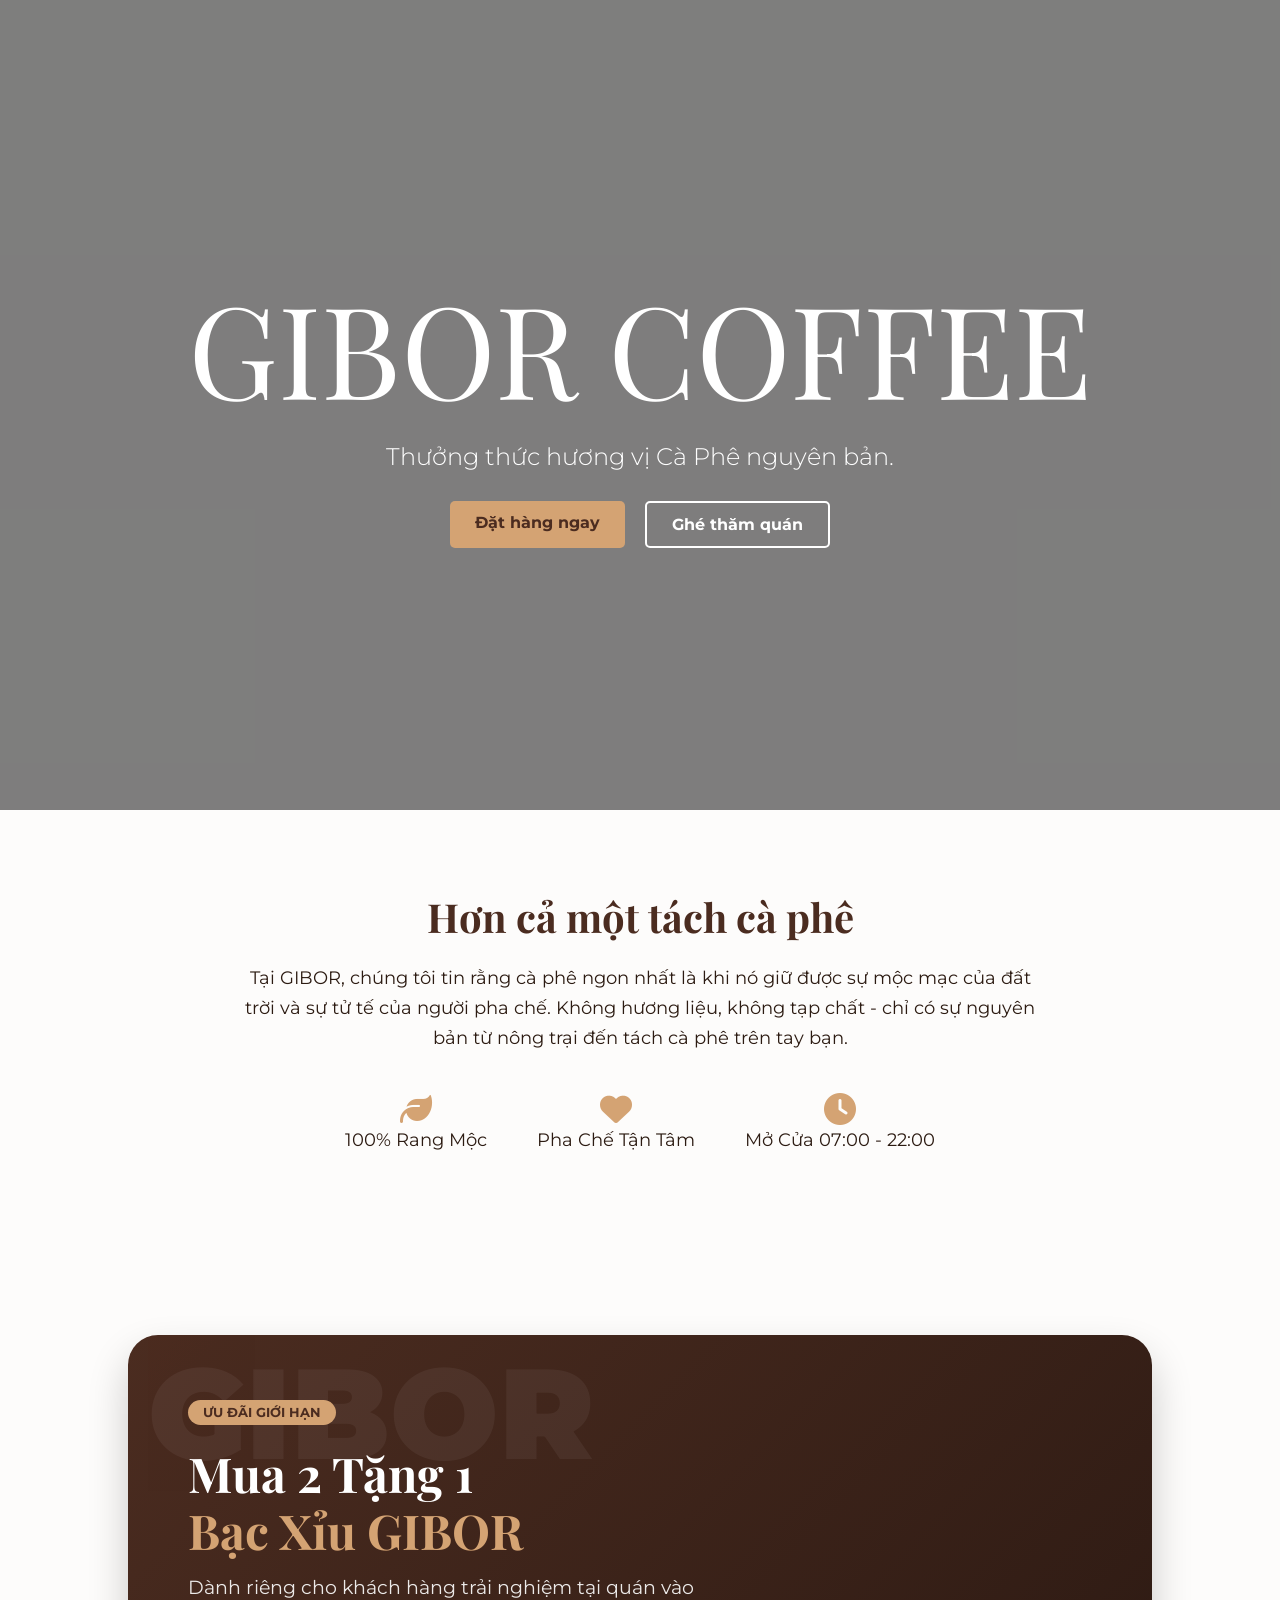
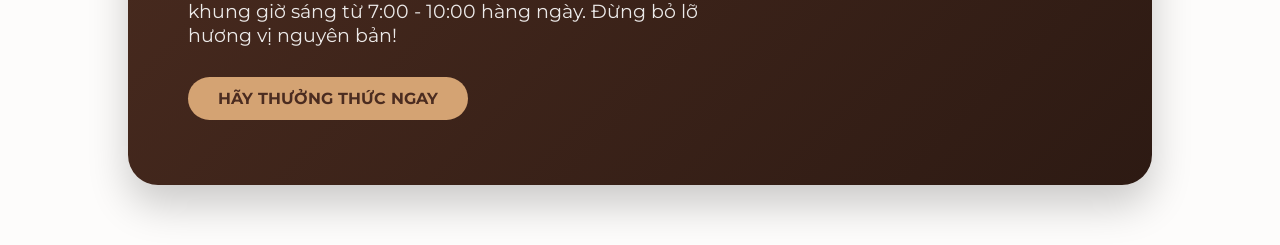
==== commit 58bb748b: "update" ====
--- a/index.html
+++ b/index.html
@@ -37,39 +37,7 @@
 
   <body>
     <!-- HEADER DÙNG CHUNG -->
-    <header class="header">
-      <div class="header-container">
-        <!-- LOGO -->
-        <a href="index.html" class="logo">
-          <img src="images/logo/logo.jpg" alt="GIBOR Coffee" />
-          <span>GIBOR COFFEE</span>
-        </a>
-
-        <!-- NAV -->
-        <nav class="nav">
-          <ul class="nav-links">
-            <li><a href="index.html">Trang chủ</a></li>
-            <li><a href="menu.html">Menu</a></li>
-            <li><a href="about.html">Giới thiệu</a></li>
-            <li><a href="contact.html">Liên hệ</a></li>
-          </ul>
-        </nav>
-
-        <!-- AUTH + CART -->
-        <div class="header-actions">
-          <a href="login.html" class="icon-btn" id="authLink">Đăng nhập</a>
-          <a href="cart.html" class="icon-btn cart">
-            🛒
-            <span>Giỏ hàng</span>
-            <span>0</span>
-          </a>
-          <button class="theme-toggle" id="themeToggle">🌙</button>
-          <button class="menu-toggle" id="menuToggle" aria-label="Menu">
-            <i class="fas fa-bars"></i>
-          </button>
-        </div>
-      </div>
-    </header>
+    <div id="header-placeholder"></div>
 
     <main>
       <!-- Loading Screen -->
@@ -77,14 +45,7 @@
         <div class="loader-icon">
           <img src="images/logo/logo.jpg" alt="GIBOR Coffee" />
         </div>
-        <p
-          style="
-            color: white;
-            margin-top: 20px;
-            letter-spacing: 5px;
-            font-weight: 600;
-          "
-        >
+        <p class="preloader-text">
           GIBOR COFFEE
         </p>
       </div>
@@ -110,34 +71,17 @@
           không tạp chất - chỉ có sự nguyên bản từ nông trại đến tách cà phê
           trên tay bạn.
         </p>
-        <div
-          class="featured-icons"
-          style="
-            display: flex;
-            justify-content: center;
-            gap: 50px;
-            flex-wrap: wrap;
-          "
-        >
+        <div class="featured-icons">
           <div>
-            <i
-              class="fas fa-leaf"
-              style="font-size: 2rem; color: var(--accent)"
-            ></i>
+            <i class="fas fa-leaf"></i>
             <p>100% Rang Mộc</p>
           </div>
           <div>
-            <i
-              class="fas fa-heart"
-              style="font-size: 2rem; color: var(--accent)"
-            ></i>
+            <i class="fas fa-heart"></i>
             <p>Pha Chế Tận Tâm</p>
           </div>
           <div>
-            <i
-              class="fas fa-clock"
-              style="font-size: 2rem; color: var(--accent)"
-            ></i>
+            <i class="fas fa-clock"></i>
             <p>Mở Cửa 07:00 - 22:00</p>
           </div>
         </div>
@@ -149,7 +93,7 @@
           <span class="promo-tag">Ưu đãi giới hạn</span>
           <h2>
             Mua 2 Tặng 1 <br />
-            <span style="color: var(--accent)">Bạc Xỉu GIBOR</span>
+            <span>Bạc Xỉu GIBOR</span>
           </h2>
           <p>
             Dành riêng cho khách hàng trải nghiệm tại quán vào khung giờ sáng từ
@@ -162,77 +106,30 @@
     </main>
 
     <!-- FOOTER DÙNG CHUNG -->
-    <footer class="footer">
-      <div class="footer-container">
-        <div class="footer-col">
-          <h3 class="footer-logo">GIBOR COFFEE</h3>
-          <ul>
-            <li>
-              <p>
-                Khơi nguồn cảm hứng từ những hạt cà phê rang xay nguyên chất.
-                Chúng tôi mang đến trải nghiệm hương vị mộc mạc và tinh tế nhất.
-              </p>
-            </li>
-            <li>
-              <img src="/images/logo/logoHuit.png" alt="logo-huit" height="60" />
-            </li>
-          </ul>
-        </div>
-
-        <div class="footer-col">
-          <h4>Khám Phá</h4>
-          <ul>
-            <li><a href="index.html">Trang chủ</a></li>
-            <li><a href="menu.html">Menu</a></li>
-            <li><a href="about.html">Giới thiệu</a></li>
-            <li><a href="contact.html">Liên hệ</a></li>
-          </ul>
-        </div>
-
-        <div class="footer-col">
-          <h4>Liên Hệ</h4>
-          <ul>
-            <li>
-              <p>📍 140 Lê Trọng Tấn, Tân Phú, TP.HCM</p>
-            </li>
-            <li>
-              <p>📞 0909 999 999</p>
-            </li>
-          </ul>
-
-          <h4 style="margin-top: 25px">Theo Dõi GIBOR</h4>
-          <div class="social-links">
-            <a href="#" class="btn btn-secondary">Facebook</a>
-            <a href="#" class="btn btn-secondary">TikTok</a>
-          </div>
-        </div>
-
-        <div class="footer-col">
-          <h4>Vị Trí</h4>
-          <div class="google-map">
-            <iframe
-              src="https://www.google.com/maps/embed?pb=!1m18!1m12!1m3!1d31352.538163214747!2d106.5926170349121!3d10.806159823201295!2m3!1f0!2f0!3f0!3m2!1i1024!2i768!4f13.1!3m3!1m2!1s0x31752be27d8b4f4d%3A0x92dcba2950430867!2zVHLGsOG7nW5nIMSQ4bqhaSBo4buNYyBDw7RuZyBUaMawxqFuZyBUUC4gSOG7kyBDaMOtIE1pbmggKEhVSVQp!5e0!3m2!1svi!2s!4v1770452982001!5m2!1svi!2s"
-              width="100%"
-              height="150"
-              style="border: 0"
-              allowfullscreen=""
-              loading="lazy"
-              referrerpolicy="no-referrer-when-downgrade"
-            ></iframe>
-          </div>
-        </div>
-      </div>
-
-      <div class="footer-bottom">
-        <p>© 2026 GIBOR COFFEE. Designed by Team 3 Bảo & Anh.</p>
-      </div>
-    </footer>
+    <div id="footer-placeholder"></div>
 
     <!-- Firebase SDK cho xác thực Google -->
     <script src="https://www.gstatic.com/firebasejs/10.12.5/firebase-app-compat.js"></script>
     <script src="https://www.gstatic.com/firebasejs/10.12.5/firebase-auth-compat.js"></script>
 
+    <!-- Khởi tạo Firebase -->
+    <script>
+      const firebaseConfig = {
+        apiKey: "AIzaSyCnHG40t4WN230Alu4ia0cvzKhfndeBfpE",
+        authDomain: "coffee-a718c.firebaseapp.com",
+        projectId: "coffee-a718c",
+        storageBucket: "coffee-a718c.firebasestorage.app",
+        messagingSenderId: "37237991343",
+        appId: "1:37237991343:web:035a77871af9b41476315a",
+        measurementId: "G-YSS8HXMN6R",
+      };
+      if (!firebase.apps.length) {
+        firebase.initializeApp(firebaseConfig);
+      }
+    </script>
+
     <!-- Phần JS CHUNG -->
+    <script src="js/components.js"></script>
     <script src="js/data.js"></script>
     <script src="js/main.js"></script>
     <script src="js/mobile.js"></script>
--- a/css/style.css
+++ b/css/style.css
@@ -52,6 +52,14 @@
 .preloader-hidden {
   opacity: 0;
   visibility: hidden;
+  pointer-events: none;
+}
+
+.preloader-text {
+  color: white;
+  margin-top: 20px;
+  letter-spacing: 5px;
+  font-weight: 600;
 }
 
 /* 
@@ -80,6 +88,11 @@
   --font-body: "Montserrat", sans-serif;
 }
 
+/* Tiện ích ẩn/hiện phần tử */
+.hidden {
+  display: none !important;
+}
+
 /* Reset */
 * {
   margin: 0;
@@ -93,6 +106,17 @@
   --text: #f5f5f5;
   --navbar: rgba(75, 44, 32, 0.95);
   --card: #1e1e1e;
+}
+
+/* Giữ nguyên style cho nút social ở footer */
+.footer .social-links a {
+  background: var(--primary) !important;
+  color: var(--white) !important;
+  border-color: var(--primary) !important;
+}
+
+.footer .social-links a:hover {
+  background: var(--accent) !important;
 }
 
 body {
--- a/css/home.css
+++ b/css/home.css
@@ -28,6 +28,33 @@
   }
   100% {
     left: 100%;
+  }
+}
+
+@keyframes bounce {
+  0%,
+  20%,
+  50%,
+  80%,
+  100% {
+    transform: translateY(0);
+  }
+  40% {
+    transform: translateY(-5px);
+  }
+  60% {
+    transform: translateY(-3px);
+  }
+}
+
+@keyframes fadeIn {
+  from {
+    opacity: 0;
+    transform: translateY(20px);
+  }
+  to {
+    opacity: 1;
+    transform: translateY(0);
   }
 }
 
@@ -62,6 +89,18 @@
   animation: shine 4s infinite;
 }
 
+.promo-banner::after {
+  content: "GIBOR";
+  position: absolute;
+  top: 0;
+  left: 20px;
+  font-size: 8rem;
+  font-weight: 900;
+  opacity: 0.05;
+  color: white;
+  pointer-events: none;
+}
+
 .promo-content {
   flex: 1.2;
   padding: 60px;
@@ -81,27 +120,15 @@
   animation: bounce 2s infinite;
 }
 
-@keyframes bounce {
-  0%,
-  20%,
-  50%,
-  80%,
-  100% {
-    transform: translateY(0);
-  }
-  40% {
-    transform: translateY(-5px);
-  }
-  60% {
-    transform: translateY(-3px);
-  }
-}
-
 .promo-content h2 {
   font-family: var(--font-heading);
   font-size: 3rem;
   margin-bottom: 15px;
   line-height: 1.2;
+}
+
+.promo-content h2 span {
+  color: var(--accent);
 }
 
 .promo-content p {
@@ -140,18 +167,6 @@
   transform: scale(1.1);
 }
 
-.promo-banner::after {
-  content: "GIBOR";
-  position: absolute;
-  top: 0;
-  left: 20px;
-  font-size: 8rem;
-  font-weight: 900;
-  opacity: 0.05;
-  color: white;
-  pointer-events: none;
-}
-
 /* =================================== PHẦN NỀN ======================================== */
 
 /* PHẦN NỀN TỐI */
@@ -160,32 +175,61 @@
   --text: #f5f5f5;
   --navbar: rgba(75, 44, 32, 0.95);
   --card: #1e1e1e;
-  .intro h2 {
-    font-family: var(--font-heading);
-    font-size: 3rem;
-    color: var(--primary);
-    margin-bottom: 20px;
-    color: var(--accent);
-  }
-}
-
-.hero {
-  background:
-    linear-gradient(rgba(0, 0, 0, 0.6), rgba(0, 0, 0, 0.6)),
-    url("../images/banner/hero-bg.jpg") center/cover no-repeat;
-  height: 100vh;
+}
+
+body.dark .intro h2 {
+  font-family: var(--font-heading);
+  font-size: 3rem;
+  margin-bottom: 20px;
+  color: var(--accent);
+}
+
+body.dark .intro .featured-icons {
   display: flex;
   justify-content: center;
+  gap: 50px;
+  flex-wrap: wrap;
+}
+
+body.dark .intro .featured-icons i {
+  font-size: 2rem;
+  color: var(--accent);
+}
+
+/* --- HERO SECTION --- */
+.hero {
+  background: url("../images/banner/hero-bg.jpg") no-repeat center center/cover;
+  height: 90vh;
+  display: flex;
   align-items: center;
+  justify-content: center;
   text-align: center;
   color: var(--white);
+  position: relative;
+}
+
+.hero::before {
+  content: "";
+  position: absolute;
+  top: 0;
+  left: 0;
+  width: 100%;
+  height: 100%;
+  background: rgba(0, 0, 0, 0.5);
+}
+
+.hero-content {
+  position: relative;
+  z-index: 2;
+  animation: fadeIn 1.5s ease-out;
 }
 
 .hero-content h1 {
   font-family: var(--font-heading);
-  font-size: 5rem;
-  letter-spacing: 5px;
+  font-size: 8rem;
+  font-weight: 400;
   margin-bottom: 10px;
+  color: var(--white);
 }
 
 .hero-content p {
@@ -194,22 +238,44 @@
   font-weight: 300;
 }
 
+.hero-btns {
+  display: flex;
+  gap: 20px;
+  justify-content: center;
+}
+
 /* --- INTRO SECTION --- */
 .intro {
-  padding: 100px 10%;
+  padding: 80px 15%;
   text-align: center;
 }
+
 .intro h2 {
   font-family: var(--font-heading);
-  font-size: 3rem;
+  font-size: 2.5rem;
+  margin-bottom: 20px;
   color: var(--primary);
-  margin-bottom: 20px;
-}
+}
+
 .intro p {
   max-width: 800px;
   margin: 0 auto 40px;
   font-size: 1.1rem;
-  line-height: 1.8;
+  line-height: 1.7;
+  margin-bottom: 40px;
+  color: var(--text);
+}
+
+.intro .featured-icons {
+  display: flex;
+  justify-content: center;
+  gap: 50px;
+  flex-wrap: wrap;
+}
+
+.intro .featured-icons i {
+  font-size: 2rem;
+  color: var(--accent);
 }
 
 /* =================================== PHẦN NÚT GỬI ======================================== */
@@ -219,6 +285,7 @@
   border-radius: 5px;
   display: inline-block;
   font-weight: bold;
+  transition: all 0.3s ease;
 }
 
 .btn-primary {
@@ -243,112 +310,48 @@
   transform: translateY(-3px);
 }
 
-/* ===== RESPONSIVE HOME ===== */
-@media (max-width: 992px) {
+/* --- RESPONSIVE --- */
+@media (max-width: 768px) {
   .hero-content h1 {
-    font-size: 3.5rem;
+    font-size: 5rem;
   }
 
   .hero-content p {
     font-size: 1.2rem;
   }
 
+  .hero-btns {
+    flex-direction: column;
+    align-items: center;
+  }
+
+  .intro {
+    padding: 60px 5%;
+  }
+
+  .promo-banner {
+    flex-direction: column;
+    margin: 40px 5%;
+    text-align: center;
+  }
+
   .promo-content {
-    padding: 40px;
+    padding: 40px 30px;
   }
 
   .promo-content h2 {
-    font-size: 2.2rem;
+    font-size: 2rem;
   }
 
   .promo-image {
-    height: 350px;
-  }
-
-  .intro {
-    padding: 70px 8%;
-  }
-
-  .intro h2 {
-    font-size: 2.4rem;
-  }
-}
-
-@media (max-width: 768px) {
-  /* HERO */
-  .hero {
-    height: 70vh;
-    min-height: 400px;
-  }
-
-  .hero-content h1 {
-    font-size: 2.5rem;
-    letter-spacing: 3px;
-  }
-
-  .hero-content p {
-    font-size: 1rem;
-    margin-bottom: 20px;
-  }
-
-  .hero-btns {
-    display: flex;
-    flex-direction: column;
-    gap: 12px;
-    align-items: center;
-  }
-
-  .hero-btns .btn {
-    width: 220px;
-    text-align: center;
-  }
-
-  /* PROMO BANNER */
-  .promo-banner {
-    margin: 30px 5%;
-    flex-direction: column;
-    border-radius: 20px;
-    animation: none;
-  }
-
-  .promo-content {
-    padding: 30px 25px;
-    text-align: center;
-  }
-
-  .promo-content h2 {
-    font-size: 1.8rem;
-  }
-
-  .promo-content p {
-    font-size: 1rem;
-    margin-bottom: 20px;
-  }
-
-  .promo-image {
-    height: 250px;
+    height: 200px;
+    width: 100%;
     clip-path: none;
-    border-radius: 0 0 20px 20px;
   }
 
   .promo-banner::after {
     font-size: 4rem;
-    top: -10px;
-  }
-
-  /* INTRO */
-  .intro {
-    padding: 50px 5%;
-  }
-
-  .intro h2 {
-    font-size: 2rem;
-    margin-bottom: 15px;
-  }
-
-  .intro p {
-    font-size: 0.95rem;
-    margin-bottom: 25px;
+    left: 10px;
   }
 }
 
--- a/css/mobile.css
+++ b/css/mobile.css
@@ -29,12 +29,29 @@
     font-size: 15px;
     -webkit-tap-highlight-color: transparent;
     -webkit-text-size-adjust: 100%;
+    scroll-behavior: smooth;
   }
   body {
     font-family: system-ui, -apple-system, "Segoe UI", Roboto, sans-serif;
     line-height: 1.6;
     padding-bottom: calc(var(--m-bottom-nav-h) + var(--m-safe-bottom) + 8px);
     overflow-x: hidden;
+    overscroll-behavior-y: contain;
+    touch-action: pan-y;
+  }
+  body.m-lock-scroll {
+    overflow: hidden;
+    height: 100dvh;
+    overscroll-behavior: none;
+  }
+  body.m-lock-scroll .m-drawer {
+    touch-action: pan-y;
+  }
+
+  /* Keep preloader full-screen; avoid collisions with header logo rules. */
+  #preloader {
+    width: 100%;
+    max-width: 100%;
   }
 
   /* ===== HEADER — compact sticky ===== */
@@ -44,6 +61,7 @@
     z-index: 999;
     background: var(--m-primary);
     box-shadow: 0 2px 8px rgba(0,0,0,0.15);
+    backdrop-filter: saturate(1.1) blur(8px);
   }
   .header-container {
     height: var(--m-header-h);
@@ -53,19 +71,25 @@
     justify-content: space-between;
     flex-wrap: nowrap;
     max-width: 100%;
-  }
-  .logo img {
+    min-width: 0;
+  }
+  .header .logo img {
     width: 36px;
     height: 36px;
     border-width: 1.5px;
   }
-  .logo {
+  .header .logo {
     font-size: 1rem;
     gap: 8px;
     letter-spacing: 0.5px;
-  }
-  .logo span {
+    min-width: 0;
+    max-width: calc(100% - 170px);
+  }
+  .header .logo span {
     font-size: 0.95rem;
+    overflow: hidden;
+    text-overflow: ellipsis;
+    white-space: nowrap;
   }
 
   /* Hide desktop nav + auth text */
@@ -118,6 +142,10 @@
     border-radius: var(--m-radius-sm);
     border-width: 1.5px;
   }
+  .menu-toggle:active,
+  .header-actions .icon-btn.cart:active {
+    transform: scale(0.96);
+  }
   .header-actions {
     gap: 8px;
   }
@@ -131,17 +159,21 @@
     opacity: 0;
     visibility: hidden;
     transition: opacity 0.3s ease, visibility 0.3s;
+    overflow: hidden;
+    pointer-events: none;
   }
   .m-drawer-overlay.open {
     opacity: 1;
     visibility: visible;
+    pointer-events: auto;
   }
   .m-drawer {
     position: fixed;
     top: 0;
+    left: 0;
     right: 0;
-    width: 280px;
-    max-width: 85vw;
+    width: 100%;
+    max-width: 100%;
     height: 100%;
     background: var(--m-bg);
     z-index: 9999;
@@ -151,6 +183,14 @@
     flex-direction: column;
     box-shadow: -4px 0 20px rgba(0,0,0,0.15);
     overflow-y: auto;
+    overflow-x: hidden;
+    -webkit-overflow-scrolling: touch;
+    box-sizing: border-box;
+  }
+  .m-drawer,
+  .m-drawer * {
+    box-sizing: border-box;
+    max-width: 100%;
   }
   .m-drawer-overlay.open .m-drawer {
     transform: translateX(0);
@@ -159,15 +199,23 @@
     display: flex;
     align-items: center;
     justify-content: space-between;
+    gap: 10px;
     padding: 16px;
     border-bottom: 1px solid #f0e6dc;
     background: var(--m-surface);
+    min-width: 0;
+    box-sizing: border-box;
   }
   .m-drawer-header .m-drawer-brand {
     font-family: "Playfair Display", serif;
     font-size: 1.15rem;
     color: var(--m-primary);
     font-weight: 700;
+    flex: 1 1 auto;
+    min-width: 0;
+    white-space: nowrap;
+    overflow: hidden;
+    text-overflow: ellipsis;
   }
   .m-drawer-close {
     width: 36px;
@@ -182,6 +230,7 @@
     align-items: center;
     justify-content: center;
     transition: background 0.2s;
+    flex: 0 0 auto;
   }
   .m-drawer-close:active {
     background: #f0e6dc;
@@ -190,6 +239,10 @@
     list-style: none;
     padding: 8px 0;
     margin: 0;
+    min-width: 0;
+  }
+  .m-drawer-nav li {
+    min-width: 0;
   }
   .m-drawer-nav li a {
     display: flex;
@@ -201,6 +254,11 @@
     font-weight: 500;
     transition: background 0.15s;
     text-decoration: none;
+    min-height: 48px;
+    min-width: 0;
+    white-space: normal;
+    overflow-wrap: anywhere;
+    word-break: break-word;
   }
   .m-drawer-nav li a i {
     width: 20px;
@@ -217,6 +275,7 @@
     margin-top: auto;
     padding: 16px;
     border-top: 1px solid #f0e6dc;
+    box-sizing: border-box;
   }
   .m-drawer-auth {
     display: block;
@@ -232,6 +291,7 @@
     cursor: pointer;
     text-decoration: none;
     transition: opacity 0.2s;
+    box-sizing: border-box;
   }
   .m-drawer-auth:active {
     opacity: 0.85;
@@ -252,6 +312,7 @@
     z-index: 997;
     padding-bottom: var(--m-safe-bottom);
     box-shadow: 0 -2px 10px rgba(0,0,0,0.06);
+    backdrop-filter: blur(12px);
   }
   .m-bottom-nav a {
     display: flex;
@@ -283,6 +344,20 @@
   .m-bottom-nav a:active {
     color: var(--m-primary);
   }
+
+  /* Reduce first paint cost on long pages */
+  .menu-section,
+  .footer,
+  .intro,
+  .story-section,
+  .timeline-section,
+  .contact-page,
+  .cart-container,
+  .checkout-page,
+  .payment-container {
+    content-visibility: auto;
+    contain-intrinsic-size: 1px 700px;
+  }
   .m-bottom-nav a .m-nav-badge {
     position: absolute;
     top: 2px;
@@ -438,6 +513,7 @@
     max-width: 320px;
     text-align: center;
     box-shadow: var(--m-shadow);
+    color: #4b2c20;
   }
   .featured-icons > div i {
     font-size: 1.8rem !important;
@@ -448,6 +524,16 @@
     margin: 0;
     font-weight: 600;
     font-size: 0.9rem;
+    color: #4b2c20;
+  }
+
+  body.dark .featured-icons > div {
+    background: #f6efe8;
+    color: #3b241a;
+  }
+  body.dark .featured-icons > div p {
+    color: #3b241a;
+    opacity: 1;
   }
 
   /* ===== PROMO BANNER (index.html) ===== */
@@ -491,11 +577,15 @@
 
   /* Category tabs — sticky scrollable */
   .m-category-tabs {
-    position: sticky;
+    position: fixed;
     top: var(--m-header-h);
-    z-index: 50;
+    left: 0;
+    right: 0;
+    width: 100%;
+    z-index: 998;
     background: var(--m-bg);
     border-bottom: 1px solid #ede3d9;
+    margin-top: 0;
     display: flex;
     overflow-x: auto;
     -webkit-overflow-scrolling: touch;
@@ -556,6 +646,7 @@
     cursor: pointer;
     transition: transform 0.15s;
     position: relative;
+    will-change: transform;
   }
   .menu-card:active {
     transform: scale(0.97);
@@ -693,6 +784,7 @@
     justify-content: center;
     transition: all 0.15s;
     font-size: 0.85rem;
+    color: var(--m-primary);
   }
   .size-btn.active {
     border-color: var(--m-accent);
@@ -733,6 +825,7 @@
     cursor: pointer;
     min-height: 36px;
     transition: all 0.15s;
+    color: var(--m-primary);
   }
   .option-btn.active {
     background: var(--m-accent-light);
@@ -759,6 +852,7 @@
     min-height: 36px;
     cursor: pointer;
     transition: all 0.15s;
+    color: var(--m-primary);
   }
   .topping-btn.active {
     background: var(--m-accent-light);
@@ -775,6 +869,56 @@
     padding: 10px 12px;
     font-size: 0.85rem;
     resize: none;
+    color: var(--m-primary);
+  }
+
+  /* Dark theme popup contrast fix */
+  body.dark .popup-box {
+    background: #1f1f1f;
+    color: #f4e9de;
+    border-top: 1px solid #3f2f25;
+  }
+  body.dark .popup-info h3,
+  body.dark .option-label,
+  body.dark .popup-price {
+    color: var(--m-accent);
+  }
+  body.dark .popup-desc {
+    color: #c4b5a6;
+  }
+  body.dark .size-btn,
+  body.dark .option-btn,
+  body.dark .topping-btn {
+    background: #2a2a2a;
+    border-color: #5b4638;
+    color: #f4e9de;
+  }
+  body.dark .size-btn.active,
+  body.dark .option-btn.active,
+  body.dark .topping-btn.active {
+    background: var(--m-accent-light);
+    border-color: var(--m-accent);
+    color: var(--m-primary);
+  }
+  body.dark .popup-note {
+    background: #252525;
+    border-color: #5b4638;
+    color: #f4e9de;
+  }
+  body.dark .popup-note::placeholder {
+    color: #9f8a78;
+  }
+  body.dark .qty-btn {
+    background: #2a2a2a;
+    border-color: #5b4638;
+    color: #f4e9de;
+  }
+  body.dark .qty-value {
+    color: var(--m-accent);
+  }
+  body.dark .add-cart {
+    background: var(--m-accent);
+    color: var(--m-primary);
   }
 
   /* Quantity stepper */
@@ -1253,11 +1397,24 @@
     margin-bottom: 20px;
   }
   .timeline {
-    padding-left: 20px !important;
+    padding-left: 28px !important;
   }
   .timeline-item {
-    padding-left: 20px;
+    padding-left: 28px;
     margin-bottom: 20px;
+  }
+  .timeline-dot {
+    left: -20px !important;
+    top: 6px;
+    width: 11px;
+    height: 11px;
+  }
+  .timeline-date {
+    display: block;
+    padding-left: 10px;
+    margin-bottom: 8px;
+    font-size: 1rem;
+    line-height: 1.2;
   }
   .timeline-content {
     padding: 16px;
@@ -1307,13 +1464,18 @@
     width: 100% !important;
     padding: 0 !important;
   }
+  .contact-info {
+    text-align: left !important;
+  }
   .contact-title {
     font-size: 1.3rem;
     margin-bottom: 8px;
+    text-align: left;
   }
   .contact-subtitle {
     font-size: 0.85rem;
     margin-bottom: 16px;
+    text-align: left;
   }
   .info-item {
     display: flex;
@@ -1322,16 +1484,32 @@
     padding: 12px;
     background: var(--m-surface);
     border-radius: var(--m-radius);
+    border: 1px solid #eadcca;
+    justify-content: flex-start;
+    text-align: left;
   }
   .info-item .icon {
     font-size: 1.3rem;
   }
   .info-item .text strong {
     font-size: 0.82rem;
+    color: #4b2c20;
   }
   .info-item .text p {
     font-size: 0.85rem;
     margin-top: 2px;
+    color: #5a4335;
+    opacity: 1;
+    text-align: left;
+  }
+
+  body.dark .info-item .text strong {
+    color: #4b2c20;
+  }
+
+  body.dark .info-item .text p {
+    color: #5a4335;
+    opacity: 1;
   }
   .contact-form-box {
     background: var(--m-bg);
@@ -1450,6 +1628,15 @@
 
 /* ===== SMALL PHONE (<=360px) ===== */
 @media (max-width: 360px) {
+  .header-container {
+    padding: 0 8px;
+  }
+  .header .logo span {
+    display: none;
+  }
+  .header-actions {
+    gap: 4px;
+  }
   .menu-grid {
     grid-template-columns: repeat(2, 1fr) !important;
     gap: 8px;
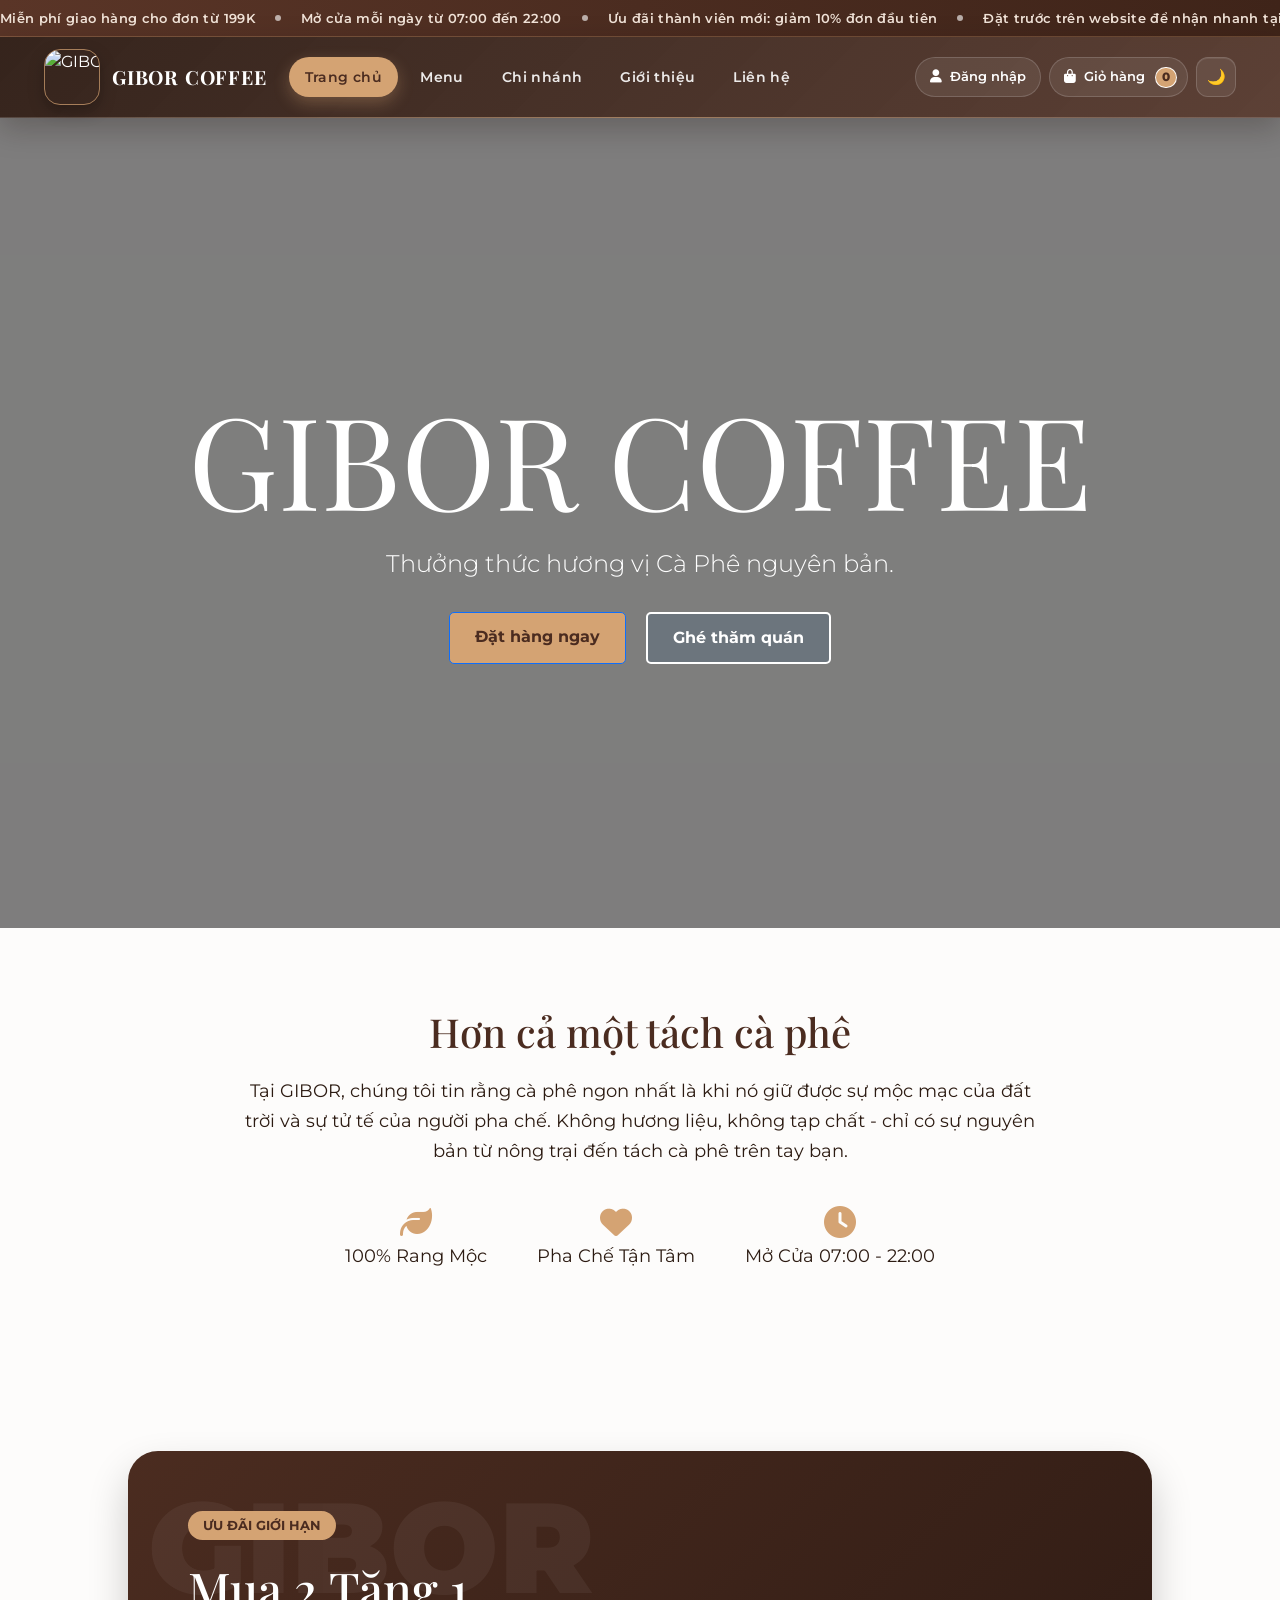
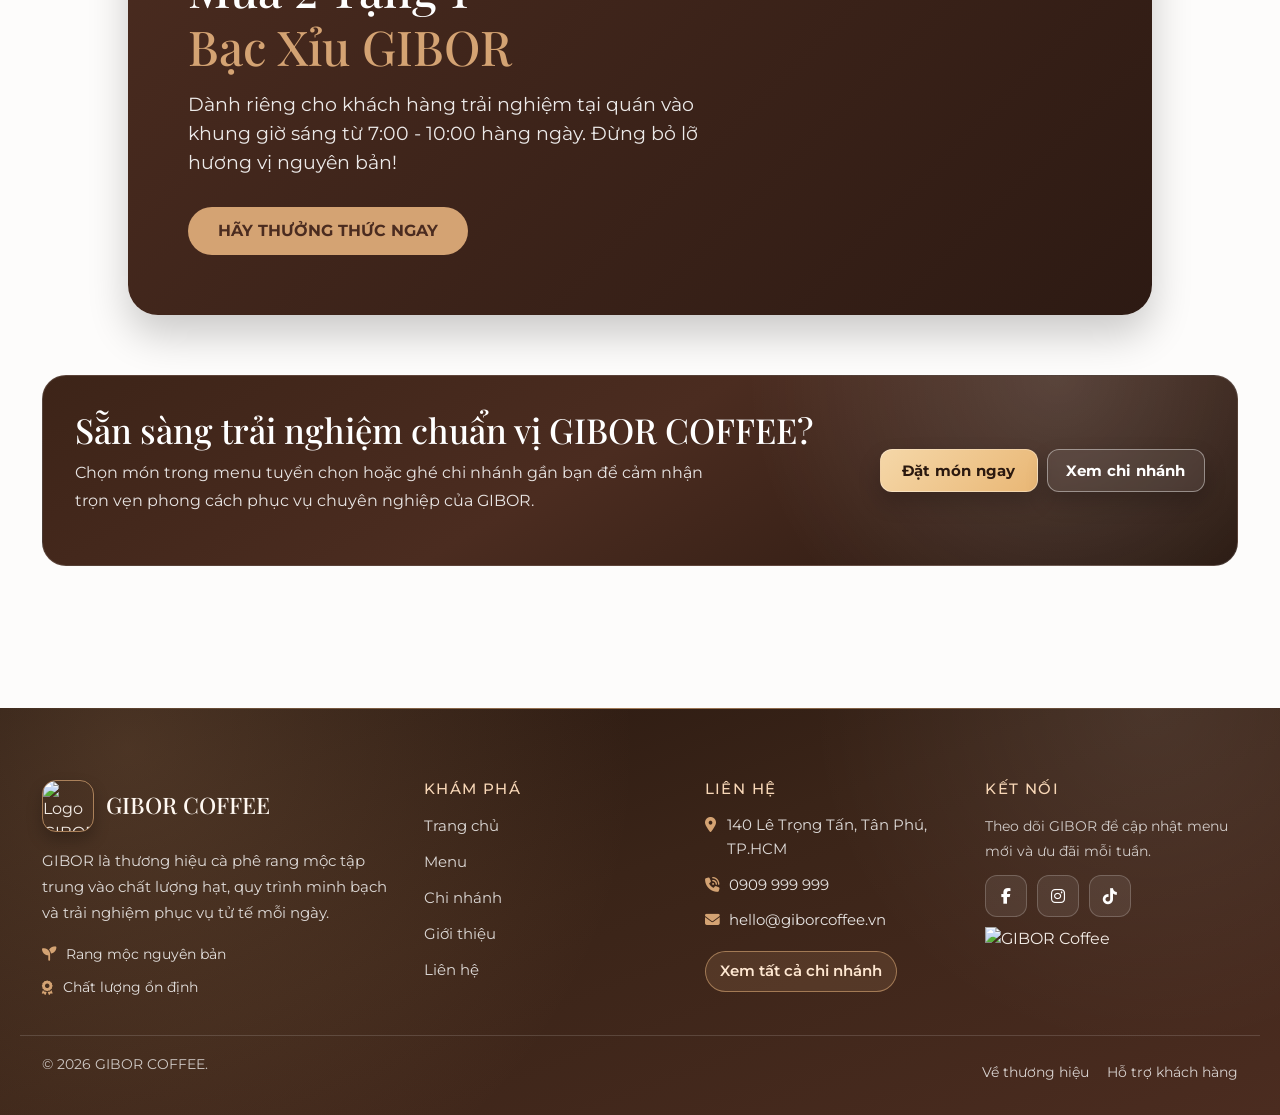
==== commit ffda4b34: "update" ====
--- a/index.html
+++ b/index.html
@@ -15,6 +15,7 @@
     <title>GIBOR COFFEE</title>
 
     <!-- THEME CHÍNH DÙNG CHUNG-->
+    <link rel="stylesheet" href="https://cdn.jsdelivr.net/npm/bootstrap@5.3.3/dist/css/bootstrap.min.css" />
     <link rel="stylesheet" href="css/style.css" />
 
     <!-- Font -->
@@ -45,9 +46,7 @@
         <div class="loader-icon">
           <img src="images/logo/logo.jpg" alt="GIBOR Coffee" />
         </div>
-        <p class="preloader-text">
-          GIBOR COFFEE
-        </p>
+        <p class="preloader-text">GIBOR COFFEE</p>
       </div>
 
       <div>
@@ -103,6 +102,26 @@
         </div>
         <div class="promo-image"></div>
       </section>
+
+      <section class="home-cta">
+        <div class="home-cta__box">
+          <div class="home-cta__content">
+            <h2>Sẵn sàng trải nghiệm chuẩn vị GIBOR COFFEE?</h2>
+            <p>
+              Chọn món trong menu tuyển chọn hoặc ghé chi nhánh gần bạn để cảm
+              nhận trọn vẹn phong cách phục vụ chuyên nghiệp của GIBOR.
+            </p>
+          </div>
+          <div class="home-cta__actions">
+            <a href="menu.html" class="home-btn home-btn--primary"
+              >Đặt món ngay</a
+            >
+            <a href="branches.html" class="home-btn home-btn--light"
+              >Xem chi nhánh</a
+            >
+          </div>
+        </div>
+      </section>
     </main>
 
     <!-- FOOTER DÙNG CHUNG -->
@@ -131,6 +150,7 @@
     <!-- Phần JS CHUNG -->
     <script src="js/components.js"></script>
     <script src="js/data.js"></script>
+    <script src="https://cdn.jsdelivr.net/npm/bootstrap@5.3.3/dist/js/bootstrap.bundle.min.js"></script>
     <script src="js/main.js"></script>
     <script src="js/mobile.js"></script>
   </body>
--- a/css/style.css
+++ b/css/style.css
@@ -83,6 +83,40 @@
   /* Coffee accent */
   --accent-dark: #b08968;
 
+  /* Header */
+  --header-surface: linear-gradient(
+    135deg,
+    rgba(45, 27, 19, 0.96),
+    rgba(75, 44, 32, 0.9)
+  );
+  --header-surface-scrolled: linear-gradient(
+    135deg,
+    rgba(38, 22, 15, 0.98),
+    rgba(66, 37, 26, 0.95)
+  );
+  --header-border: rgba(255, 255, 255, 0.16);
+  --header-border-strong: rgba(212, 163, 115, 0.42);
+  --header-shadow: 0 10px 30px rgba(28, 16, 11, 0.26);
+  --header-action-bg: rgba(255, 255, 255, 0.08);
+  --header-action-bg-hover: rgba(212, 163, 115, 0.24);
+  --dark-page-bg: #121212;
+  --dark-popup-bg: #ffffff;
+
+  /* Motion */
+  --motion-fast: 180ms;
+  --motion-base: 320ms;
+  --motion-slow: 560ms;
+  --motion-ease-standard: cubic-bezier(0.22, 1, 0.36, 1);
+  --motion-ease-snappy: cubic-bezier(0.4, 0, 0.2, 1);
+  --motion-stagger-step: 90ms;
+
+  /* Bootstrap mapping */
+  --bs-primary: #4b2c20;
+  --bs-secondary: #d4a373;
+  --bs-body-bg: #fdfcfb;
+  --bs-body-color: #2c1b12;
+  --bs-link-color: #6b4226;
+  --bs-link-hover-color: #4b2c20;
   /* Fonts */
   --font-heading: "Playfair Display", serif;
   --font-body: "Montserrat", sans-serif;
@@ -98,6 +132,10 @@
   margin: 0;
   padding: 0;
   box-sizing: border-box;
+}
+
+html {
+  scroll-behavior: smooth;
 }
 
 /* ================================== NỀN TỐI ==================================  */
@@ -106,27 +144,45 @@
   --text: #f5f5f5;
   --navbar: rgba(75, 44, 32, 0.95);
   --card: #1e1e1e;
-}
-
-/* Giữ nguyên style cho nút social ở footer */
-.footer .social-links a {
-  background: var(--primary) !important;
-  color: var(--white) !important;
-  border-color: var(--primary) !important;
-}
-
-.footer .social-links a:hover {
-  background: var(--accent) !important;
+  --dark-page-bg: linear-gradient(90deg, #171314 0%, #211b1c 100%);
+  --dark-popup-bg: linear-gradient(90deg, #171314 0%, #211b1c 100%);
+  --header-surface: linear-gradient(
+    135deg,
+    rgba(24, 16, 12, 0.96),
+    rgba(53, 33, 24, 0.92)
+  );
+  --header-surface-scrolled: linear-gradient(
+    135deg,
+    rgba(22, 14, 10, 0.98),
+    rgba(45, 27, 19, 0.96)
+  );
+  --header-border: rgba(255, 255, 255, 0.12);
+  --header-border-strong: rgba(212, 163, 115, 0.5);
+  --header-shadow: 0 12px 32px rgba(0, 0, 0, 0.42);
+  --header-action-bg: rgba(255, 255, 255, 0.07);
+  --header-action-bg-hover: rgba(212, 163, 115, 0.28);
+  --bs-body-bg: #171314;
+  --bs-body-color: #f5f5f5;
+  --bs-link-color: #e1b183;
+  --bs-link-hover-color: #f0c89f;
+  color-scheme: dark;
 }
 
 body {
   background: var(--bg);
   color: var(--text);
+  text-rendering: optimizeLegibility;
+  -webkit-font-smoothing: antialiased;
+  color-scheme: light;
   transition:
     background 0.4s ease,
     color 0.4s ease;
 }
 
+body.dark {
+  background: var(--dark-page-bg);
+}
+
 .navbar {
   background: var(--navbar);
 }
@@ -137,95 +193,272 @@
 }
 
 .theme-toggle {
-  background: transparent;
-  border: 1px solid var(--accent);
-  border-radius: 50%;
-  width: 36px;
-  height: 36px;
-  font-size: 16px;
+  width: 40px;
+  height: 40px;
+  border: 1px solid var(--header-border);
+  border-radius: 12px;
+  background: var(--header-action-bg);
+  color: var(--white);
+  font-size: 15px;
   cursor: pointer;
-  color: var(--accent);
-  transition: all 0.3s ease;
+  transition: all 0.25s ease;
   display: inline-flex;
   align-items: center;
   justify-content: center;
   box-sizing: border-box;
+  box-shadow: inset 0 1px 0 rgba(255, 255, 255, 0.08);
 }
 
 .theme-toggle:hover {
-  background: var(--accent);
-  color: #fff;
-  transform: rotate(15deg);
+  background: var(--header-action-bg-hover);
+  border-color: var(--accent);
+  color: var(--white);
+  transform: translateY(-1px);
+}
+
+.theme-toggle:focus-visible {
+  outline: 2px solid var(--accent);
+  outline-offset: 2px;
+}
+
+:where(
+    a,
+    button,
+    input,
+    textarea,
+    select,
+    .btn,
+    .icon-btn,
+    .menu-card,
+    .card,
+    .product-item,
+    .trust-item,
+    .contact-card,
+    .home-btn,
+    .social-links a
+  ) {
+  transition-timing-function: var(--motion-ease-standard);
+  transition-duration: var(--motion-base);
+}
+
+:where(.menu-card, .card, .product-item, .trust-item, .contact-card, .home-btn) {
+  will-change: transform, box-shadow, filter;
+}
+
+:where(a, button, .btn, .icon-btn, .home-btn):focus-visible {
+  outline: 2px solid var(--accent);
+  outline-offset: 2px;
+}
+
+/* 
+====================================== TOP MARQUEE ======================================
+*/
+.top-marquee {
+  position: relative;
+  width: 100%;
+  overflow: hidden;
+  border-bottom: 1px solid rgba(212, 163, 115, 0.3);
+  background: linear-gradient(90deg, #5a3527 0%, #4b2c20 50%, #3f2419 100%);
+  color: #f8ebe0;
+}
+
+.top-marquee__track {
+  display: flex;
+  width: max-content;
+  min-width: 100%;
+  animation: marquee-slide 24s linear infinite;
+  will-change: transform;
+}
+
+.top-marquee__group {
+  display: inline-flex;
+  align-items: center;
+  flex-shrink: 0;
+  padding: 8px 0;
+}
+
+.top-marquee__item {
+  display: inline-flex;
+  align-items: center;
+  font-size: 0.84rem;
+  font-weight: 600;
+  letter-spacing: 0.35px;
+  opacity: 0.96;
+  white-space: nowrap;
+}
+
+.top-marquee__dot {
+  width: 6px;
+  height: 6px;
+  border-radius: 999px;
+  margin: 0 1.25rem;
+  background: rgba(255, 255, 255, 0.62);
+  flex: 0 0 auto;
+}
+
+@keyframes marquee-slide {
+  from {
+    transform: translate3d(0, 0, 0);
+  }
+  to {
+    transform: translate3d(-50%, 0, 0);
+  }
+}
+
+body.dark .top-marquee {
+  border-bottom-color: rgba(212, 163, 115, 0.35);
+  background: linear-gradient(90deg, #2a1912 0%, #24160f 50%, #1d120d 100%);
+  color: #f4ddc8;
+}
+
+@media (max-width: 768px) {
+  .top-marquee__track {
+    animation-duration: 18s;
+  }
+
+  .top-marquee__group {
+    padding: 7px 0;
+  }
+
+  .top-marquee__item {
+    font-size: 0.74rem;
+    letter-spacing: 0.25px;
+  }
+
+  .top-marquee__dot {
+    margin: 0 0.9rem;
+  }
+}
+
+.reveal-on-scroll {
+  opacity: 0;
+  transform: translate3d(0, 28px, 0) scale(0.985);
+  transition:
+    opacity var(--motion-slow) var(--motion-ease-standard),
+    transform var(--motion-slow) var(--motion-ease-standard);
+  will-change: opacity, transform;
+}
+
+.reveal-on-scroll.is-visible {
+  opacity: 1;
+  transform: translate3d(0, 0, 0) scale(1);
+}
+
+.reveal-on-scroll.reveal-delay-1 {
+  transition-delay: calc(var(--motion-stagger-step) * 1);
+}
+
+.reveal-on-scroll.reveal-delay-2 {
+  transition-delay: calc(var(--motion-stagger-step) * 2);
+}
+
+.reveal-on-scroll.reveal-delay-3 {
+  transition-delay: calc(var(--motion-stagger-step) * 3);
 }
 
 /* 
 ========================================== PHẦN HEADER ==================================
 */
 .header {
-  position: sticky; /* cuộn xuống */
+  position: sticky;
   top: 0;
   z-index: 999;
-  background: var(--primary);
-  transition: all 0.3s ease;
+  background: var(--header-surface);
+  border-bottom: 1px solid var(--header-border);
+  box-shadow: var(--header-shadow);
+  backdrop-filter: blur(14px) saturate(140%);
+  transition:
+    background 0.35s ease,
+    border-color 0.35s ease,
+    box-shadow 0.35s ease;
+}
+
+.header::after {
+  content: "";
+  position: absolute;
+  left: 0;
+  right: 0;
+  bottom: -1px;
+  height: 1px;
+  background: linear-gradient(
+    90deg,
+    transparent 0%,
+    rgba(212, 163, 115, 0.55) 50%,
+    transparent 100%
+  );
+  pointer-events: none;
 }
 
 .header-container {
-  max-width: 1200px;
+  max-width: 1240px;
   margin: auto;
-  padding: 12px 20px;
+  min-height: 80px;
+  padding: 10px 22px;
   display: flex;
   align-items: center;
   justify-content: space-between;
+  gap: 22px;
   flex-wrap: nowrap;
-}
-
-/* LOGO */
-.logo {
-  display: flex;
+  transition:
+    min-height 0.35s ease,
+    padding 0.35s ease;
+}
+
+.header .logo {
+  display: inline-flex;
   align-items: center;
   gap: 12px;
-  font-family: var(--font-heading);
-  font-size: 1.6rem;
   color: var(--white);
   flex-shrink: 0;
   white-space: nowrap;
 }
 
-.logo img {
-  width: 100px;
-  height: 100px;
-  border-radius: 50%;
+.header .logo img {
+  width: 56px;
+  height: 56px;
+  border-radius: 16px;
   object-fit: cover;
-  border: 2px solid var(--accent);
-  transition: 0.4s ease;
-}
-
-.logo:hover img {
-  transform: rotate(8deg) scale(1.05);
-  box-shadow: 0 0 15px rgba(212, 163, 115, 0.7);
-}
-
-/* THANH ĐIỀU HƯỚNG */
-
-.navbar {
-  display: flex;
-  justify-content: space-between;
-  align-items: center;
-  padding: 12px 8%;
-  background: rgba(75, 44, 32, 0.95);
-  backdrop-filter: blur(6px);
-  position: sticky;
-  top: 0;
-  z-index: 1000;
-  transition:
-    background 0.4s ease,
-    box-shadow 0.4s ease;
+  border: 1.5px solid rgba(212, 163, 115, 0.7);
+  box-shadow: 0 6px 16px rgba(0, 0, 0, 0.28);
+  transition: transform 0.35s ease;
+}
+
+.header .logo:hover img {
+  transform: translateY(-2px) scale(1.03);
+}
+
+.header .logo-text {
+  display: flex;
+  flex-direction: column;
+  line-height: 1.15;
+}
+
+.header .logo-text strong {
+  font-family: var(--font-heading);
+  font-size: 1.22rem;
+  letter-spacing: 0.8px;
+  font-weight: 700;
+}
+
+.header .logo-text small {
+  margin-top: 2px;
+  font-size: 0.67rem;
+  letter-spacing: 1px;
+  text-transform: uppercase;
+  color: rgba(255, 255, 255, 0.72);
+  font-weight: 600;
+}
+
+.nav {
+  flex: 1;
+  min-width: 0;
 }
 
 .nav-links {
   display: flex;
   list-style: none;
-  gap: 30px;
+  justify-content: center;
+  gap: 6px;
   white-space: nowrap;
   flex-wrap: nowrap;
 }
@@ -235,104 +468,111 @@
 }
 
 .nav-links a {
+  display: inline-flex;
+  align-items: center;
+  justify-content: center;
+  min-height: 40px;
+  padding: 0 16px;
+  border-radius: 999px;
+  color: rgba(255, 255, 255, 0.9);
+  font-size: 0.88rem;
+  font-weight: 600;
+  letter-spacing: 0.4px;
+  transition: all 0.25s ease;
+  white-space: nowrap;
+}
+
+.nav-links a::after {
+  display: none;
+}
+
+.nav-links a:hover {
   color: var(--white);
-  font-size: 15px;
-  font-weight: 600;
-  text-transform: uppercase;
-  letter-spacing: 1px;
-  padding: 6px 0;
-  transition: color 0.3s ease;
-  white-space: nowrap;
-}
-
-/* Gạch chân chạy */
-.nav-links a::after {
-  content: "";
-  position: absolute;
-  left: 50%;
-  bottom: 0;
-  width: 0;
-  height: 2px;
+  background: rgba(255, 255, 255, 0.12);
+}
+
+.nav-links a.is-active,
+.nav-links a[aria-current="page"] {
+  color: var(--primary);
   background: var(--accent);
-  transition: all 0.3s ease;
-  transform: translateX(-50%);
-}
-
-.nav-links a:hover {
-  color: var(--accent);
-}
-
-.nav-links a:hover::after {
-  width: 100%;
-}
-
-/* Khi scroll */
+  box-shadow: 0 6px 16px rgba(212, 163, 115, 0.32);
+}
+
 .header.scrolled {
-  background-color: var(
-    --primary-color
-  ); /* Sử dụng đúng tên biến đã khai báo ở :root */
-  box-shadow: 0 4px 20px rgba(0, 0, 0, 0.4); /* Đổ bóng dùng rgba để chỉnh độ mờ cho đẹp */
-  transition: all 0.4s ease; /* Giúp hiệu ứng biến đổi mượt mà */
+  background: var(--header-surface-scrolled);
+  border-bottom-color: var(--header-border-strong);
+  box-shadow: 0 14px 30px rgba(0, 0, 0, 0.28);
+}
+
+.header.scrolled .header-container {
+  min-height: 74px;
+  padding-top: 8px;
+  padding-bottom: 8px;
 }
 
 .header-actions {
   display: flex;
   align-items: center;
-  gap: 15px;
+  gap: 9px;
   flex-shrink: 0;
   white-space: nowrap;
 }
 
 .icon-btn {
-  padding: 6px 14px;
-  border-radius: 20px;
-  border: 1px solid var(--accent);
+  min-height: 40px;
+  padding: 0 14px;
+  border-radius: 999px;
+  border: 1px solid var(--header-border);
+  background: var(--header-action-bg);
   color: var(--white);
-  font-size: 14px;
-  height: 36px;
+  font-size: 0.82rem;
+  font-weight: 600;
   display: inline-flex;
   align-items: center;
   justify-content: center;
+  gap: 8px;
   box-sizing: border-box;
   white-space: nowrap;
   flex-shrink: 0;
+  transition: all 0.25s ease;
+}
+
+.icon-btn i {
+  font-size: 0.84rem;
 }
 
 .icon-btn:hover {
-  background: var(--accent);
-  color: var(--primary);
-  transform: translateY(-3px);
+  background: var(--header-action-bg-hover);
+  border-color: var(--accent);
+  color: var(--white);
+  transform: translateY(-1px);
+}
+
+.icon-btn.auth-btn.logged-in {
+  border-color: rgba(212, 163, 115, 0.7);
+  background: rgba(212, 163, 115, 0.2);
 }
 
 .icon-btn.cart {
-  font-size: 14px;
-  font-weight: 600;
-  padding: 6px 14px;
-  height: 36px;
+  padding-right: 10px;
 }
 
 /* Số lượng giỏ hàng */
 .icon-btn.cart span:last-child {
   background: var(--accent);
   color: var(--primary);
-  font-size: 15px;
+  font-size: 0.72rem;
   font-weight: 800;
-  height: 25px;
+  min-width: 21px;
+  height: 21px;
   padding: 0 6px;
-  border-radius: 50%;
+  border-radius: 999px;
   display: inline-flex;
   align-items: center;
   justify-content: center;
-  margin-left: 6px;
-  border: 2px solid var(--white);
-}
-
-.header.scrolled {
-  background: rgba(75, 44, 32, 0.9);
-  backdrop-filter: blur(6px);
-  box-shadow: 0 5px 20px rgba(0, 0, 0, 0.2);
-}
-
+  margin-left: 2px;
+  border: 1.5px solid rgba(255, 255, 255, 0.95);
+}
 /* ========================================== PHẦN THÂN ================================== */
 
 body {
@@ -372,75 +612,237 @@
 
 /* ========================================== PHẦN FOOTER ================================== */
 .footer {
-  background: var(--primary);
+  position: relative;
+  margin-top: 72px;
+  padding: 72px 0 24px;
+  color: #f3ece6;
+  background:
+    radial-gradient(
+      circle at 10% 10%,
+      rgba(212, 163, 115, 0.2),
+      transparent 42%
+    ),
+    radial-gradient(
+      circle at 90% 0%,
+      rgba(255, 255, 255, 0.08),
+      transparent 28%
+    ),
+    linear-gradient(160deg, #25160f 0%, #3a2418 45%, #4b2c20 100%);
+  overflow: hidden;
+}
+
+.footer::before {
+  content: "";
+  position: absolute;
+  left: 0;
+  right: 0;
+  top: 0;
+  height: 1px;
+  background: linear-gradient(
+    90deg,
+    transparent 0%,
+    rgba(212, 163, 115, 0.7) 50%,
+    transparent 100%
+  );
+}
+
+.footer-container {
+  max-width: 1240px;
+  margin: auto;
+  padding: 0 22px;
+  display: grid;
+  grid-template-columns: 1.4fr repeat(3, minmax(0, 1fr));
+  gap: 28px;
+}
+
+.footer-col {
+  min-width: 0;
+}
+
+.footer-brand-link {
+  display: inline-flex;
+  align-items: center;
+  gap: 12px;
+  margin-bottom: 16px;
+}
+
+.footer-brand-link img {
+  width: 52px;
+  height: 52px;
+  object-fit: cover;
+  border-radius: 14px;
+  border: 1.5px solid rgba(212, 163, 115, 0.7);
+  box-shadow: 0 8px 16px rgba(0, 0, 0, 0.24);
+}
+
+.footer-logo {
+  font-family: var(--font-heading);
+  color: #fff8f1;
+  font-size: 1.42rem;
+  margin-bottom: 2px;
+}
+
+.footer-brand-link p {
+  font-size: 0.72rem;
+  letter-spacing: 1.3px;
+  text-transform: uppercase;
+  color: rgba(255, 255, 255, 0.65);
+  font-weight: 600;
+}
+
+.footer-description {
+  font-size: 0.95rem;
+  line-height: 1.7;
+  color: rgba(255, 255, 255, 0.82);
+  margin-bottom: 18px;
+}
+
+.footer-badges,
+.footer-links,
+.footer-contact,
+.footer-social-note {
+  list-style: none;
+  padding: 0;
+  margin: 0;
+  display: grid;
+  gap: 12px;
+}
+
+.footer-badges li {
+  display: flex;
+  align-items: center;
+  gap: 10px;
+  color: rgba(255, 255, 255, 0.85);
+  font-size: 0.9rem;
+}
+
+.footer-badges i {
+  color: var(--accent);
+}
+
+.footer-col h4 {
+  margin-bottom: 16px;
+  font-size: 0.96rem;
+  color: #f8d7b7;
+  text-transform: uppercase;
+  letter-spacing: 1.4px;
+}
+
+.footer-links a {
+  color: rgba(255, 255, 255, 0.82);
+  font-size: 0.92rem;
+  transition: all 0.25s ease;
+}
+
+.footer-links a:hover {
   color: var(--white);
-  padding: 60px 0 20px;
-  margin-top: 50px;
-}
-
-.footer-container {
-  max-width: 1200px;
-  margin: auto;
-  padding: 0 20px;
-  display: flex;
+  padding-left: 6px;
+}
+
+.footer-contact li {
+  display: flex;
+  align-items: flex-start;
+  gap: 10px;
+  color: rgba(255, 255, 255, 0.84);
+  font-size: 0.92rem;
+  line-height: 1.6;
+}
+
+.footer-contact i {
+  width: 14px;
+  margin-top: 4px;
+  color: var(--accent);
+}
+
+.footer-contact a {
+  color: rgba(255, 255, 255, 0.88);
+}
+
+.footer-contact a:hover {
+  color: var(--white);
+}
+
+.footer-branch-link {
+  margin-top: 6px;
+  padding: 8px 14px;
+  border-radius: 999px;
+  border: 1px solid rgba(212, 163, 115, 0.62);
+  color: #ffe8d2 !important;
+  font-weight: 600;
+  display: inline-flex;
+  align-items: center;
+  justify-content: center;
+  width: fit-content;
+  background: rgba(212, 163, 115, 0.14);
+  transition: all 0.25s ease;
+}
+
+.footer-branch-link:hover {
+  background: var(--accent);
+  color: var(--primary) !important;
+}
+
+.footer-social-note li {
+  color: rgba(255, 255, 255, 0.75);
+  font-size: 0.9rem;
+  line-height: 1.7;
+}
+
+.footer .social-links {
+  margin-top: 12px;
+  display: flex;
+  align-items: center;
+  gap: 10px;
   flex-wrap: wrap;
-  gap: 30px;
-}
-
-.footer-col {
-  flex: 1;
-  min-width: 200px;
-}
-
-.footer-col h3 {
-  font-family: var(--font-heading);
-  color: var(--accent);
-  margin-bottom: 15px;
-}
-
-.footer-col h4 {
-  margin-bottom: 20px;
-  font-size: 1.2rem;
-  color: var(--accent);
-  text-transform: uppercase;
-  letter-spacing: 2px;
-}
-
-.footer-col ul {
-  list-style: none;
-}
-
-.footer-col ul li {
-  margin-bottom: 10px;
-}
-
-.footer-col ul li a:hover {
-  color: var(--accent);
-  padding-left: 5px;
-  transform: translateY(-3px);
-}
-
-.social-links a {
-  display: inline-block;
-  margin: 0 15px 10px 0;
-  font-size: 14px;
-  border: 1px solid var(--white);
-  padding: 8px 18px;
-  border-radius: 20px;
-}
-
-.social-links a:hover {
+}
+
+.footer .social-links a {
+  width: 42px;
+  height: 42px;
+  border-radius: 12px;
+  border: 1px solid rgba(255, 255, 255, 0.2);
+  display: inline-flex;
+  align-items: center;
+  justify-content: center;
+  color: var(--white);
+  font-size: 1rem;
+  background: rgba(255, 255, 255, 0.08);
+  transition: all 0.25s ease;
+}
+
+.footer .social-links a:hover {
   background: var(--accent);
   border-color: var(--accent);
+  color: var(--primary);
+  transform: translateY(-2px);
 }
 
 .footer-bottom {
-  text-align: center;
-  margin-top: 40px;
-  padding-top: 20px;
-  border-top: 1px solid rgba(255, 255, 255, 0.1);
-  font-size: 14px;
-  opacity: 0.7;
+  max-width: 1240px;
+  margin: 36px auto 0;
+  padding: 18px 22px 0;
+  border-top: 1px solid rgba(255, 255, 255, 0.14);
+  display: flex;
+  align-items: center;
+  justify-content: space-between;
+  gap: 12px;
+  font-size: 0.88rem;
+  color: rgba(255, 255, 255, 0.74);
+}
+
+.footer-bottom-links {
+  display: flex;
+  align-items: center;
+  gap: 18px;
+  flex-wrap: wrap;
+}
+
+.footer-bottom-links a {
+  color: rgba(255, 255, 255, 0.78);
+}
+
+.footer-bottom-links a:hover {
+  color: #fff;
 }
 
 /* CĂN CHỈNH KÍCH THƯỚC PHÙ HỢP VỚI CẢ MOBILE */
@@ -448,22 +850,24 @@
 /* ===== NÚT HAMBURGER (ẨN TRÊN DESKTOP) ===== */
 .menu-toggle {
   display: none;
-  background: transparent;
-  border: 2px solid var(--accent);
-  border-radius: 8px;
+  background: var(--header-action-bg);
+  border: 1px solid var(--header-border);
+  border-radius: 12px;
   width: 42px;
   height: 42px;
-  font-size: 20px;
+  font-size: 18px;
   cursor: pointer;
-  color: var(--accent);
-  transition: all 0.3s ease;
+  color: var(--white);
+  transition: all 0.25s ease;
   align-items: center;
   justify-content: center;
+  box-shadow: inset 0 1px 0 rgba(255, 255, 255, 0.08);
 }
 
 .menu-toggle:hover {
-  background: var(--accent);
-  color: #fff;
+  background: var(--header-action-bg-hover);
+  border-color: var(--accent);
+  transform: translateY(-1px);
 }
 
 /* ===== TABLET (max-width: 992px) ===== */
@@ -472,12 +876,12 @@
     padding: 10px 15px;
   }
 
-  .logo img {
+  .header .logo img {
     width: 60px;
     height: 60px;
   }
 
-  .logo {
+  .header .logo {
     font-size: 1.2rem;
   }
 
@@ -495,11 +899,12 @@
   }
 
   .footer-container {
-    gap: 20px;
-  }
-
-  .footer-col {
-    min-width: 180px;
+    grid-template-columns: repeat(2, minmax(0, 1fr));
+    gap: 24px;
+  }
+
+  .footer-brand {
+    grid-column: 1 / -1;
   }
 }
 
@@ -510,17 +915,17 @@
     padding: 8px 12px;
   }
 
-  .logo img {
+  .header .logo img {
     width: 45px;
     height: 45px;
   }
 
-  .logo {
+  .header .logo {
     font-size: 1rem;
     gap: 8px;
   }
 
-  .logo span {
+  .header .logo span {
     display: none;
   }
 
@@ -631,42 +1036,36 @@
 
   /* FOOTER */
   .footer {
-    padding: 40px 0 15px;
+    padding: 46px 0 16px;
   }
 
   .footer-container {
+    grid-template-columns: 1fr;
+    text-align: left;
+    padding: 0 15px;
+    gap: 22px;
+  }
+
+  .footer-col {
+    min-width: 0;
+  }
+
+  .footer-col h4 {
+    font-size: 0.92rem;
+    margin-bottom: 12px;
+  }
+
+  .footer .social-links a {
+    width: 38px;
+    height: 38px;
+  }
+
+  .footer-bottom {
+    margin-top: 24px;
+    font-size: 0.8rem;
     flex-direction: column;
-    text-align: center;
-    padding: 0 15px;
-    gap: 25px;
-  }
-
-  .footer-col {
-    min-width: 100%;
-  }
-
-  .footer-col h4 {
-    font-size: 1rem;
-    margin-bottom: 12px;
-  }
-
-  .social-links {
-    justify-content: center;
-    display: flex;
-    flex-wrap: wrap;
-  }
-
-  .social-links a {
-    margin: 0 5px 8px;
-  }
-
-  .footer-bottom {
-    margin-top: 25px;
-    font-size: 12px;
-  }
-
-  .google-map iframe {
-    height: 120px;
+    align-items: flex-start;
+    padding: 16px 15px 0;
   }
 }
 
@@ -676,7 +1075,7 @@
     padding: 6px 10px;
   }
 
-  .logo img {
+  .header .logo img {
     width: 38px;
     height: 38px;
   }
@@ -710,6 +1109,15 @@
   .footer {
     padding: 30px 0 12px;
   }
+
+  .footer-bottom-links {
+    gap: 12px;
+  }
+}
+
+.logo-footer-huit {
+  width: 300px;
+  height: 60px;
 }
 
 /* 
@@ -1627,6 +2035,27 @@
   letter-spacing: 3px;
 }
 
+/* Firebase hint - Email đã được gửi qua Firebase */
+.otp-firebase-hint {
+  background: #e3f2fd;
+  border: 1px solid #90caf9;
+  border-radius: 10px;
+  padding: 12px 14px;
+  font-size: 0.85rem;
+  color: #1565c0;
+  margin-bottom: 18px;
+  display: flex;
+  align-items: flex-start;
+  gap: 8px;
+  line-height: 1.5;
+}
+
+.otp-firebase-hint i {
+  font-size: 1.1rem;
+  margin-top: 2px;
+  flex-shrink: 0;
+}
+
 /* OTP Input Fields */
 .otp-inputs {
   display: flex;
@@ -1763,13 +2192,15 @@
 
 /* 
 ========================================================================================
+
               DARK THEME - POPUP OVERRIDES - CODE BỞI TRẦN DƯƠNG GIA BẢO
+              
 ========================================================================================
 */
 
 /* ===== Gibor Popup (thông báo) ===== */
 body.dark .gibor-popup-box {
-  background: #2a2a2a;
+  background: var(--dark-popup-bg);
 }
 
 body.dark .gibor-popup-title {
@@ -1791,7 +2222,7 @@
 
 /* ===== User Dropdown ===== */
 body.dark .user-dropdown {
-  background: #2a2a2a;
+  background: var(--dark-popup-bg);
   box-shadow: 0 10px 40px rgba(0, 0, 0, 0.5);
 }
 
@@ -1827,7 +2258,7 @@
 
 /* ===== Order History Popup ===== */
 body.dark .order-history-box {
-  background: #2a2a2a;
+  background: var(--dark-popup-bg);
 }
 
 body.dark .order-history-header h3 {
@@ -1882,7 +2313,7 @@
 
 /* ===== Profile Popup ===== */
 body.dark .profile-popup-box {
-  background: #2a2a2a;
+  background: var(--dark-popup-bg);
 }
 
 body.dark .profile-popup-header {
@@ -1971,7 +2402,7 @@
 
 /* ===== OTP Popup ===== */
 body.dark .gibor-otp-box {
-  background: #2a2a2a;
+  background: var(--dark-popup-bg);
 }
 
 body.dark .otp-header h3 {
@@ -1992,6 +2423,12 @@
   color: #7cd497;
 }
 
+body.dark .otp-firebase-hint {
+  background: #1a2332;
+  border-color: #2d4a6e;
+  color: #64b5f6;
+}
+
 body.dark .otp-digit {
   background: #333;
   border-color: #444;
@@ -2035,6 +2472,35 @@
   color: #ddd;
 }
 
+@media (prefers-reduced-motion: reduce) {
+  html {
+    scroll-behavior: auto;
+  }
+
+  *,
+  *::before,
+  *::after {
+    animation-duration: 0.01ms !important;
+    animation-iteration-count: 1 !important;
+    transition-duration: 0.01ms !important;
+  }
+
+  .reveal-on-scroll {
+    opacity: 1 !important;
+    transform: none !important;
+  }
+
+  .top-marquee__track {
+    animation: none !important;
+    width: 100%;
+    justify-content: center;
+  }
+
+  .top-marquee__group[aria-hidden="true"] {
+    display: none;
+  }
+}
+
 /* 
 ========================================================================================
 
--- a/css/home.css
+++ b/css/home.css
@@ -12,7 +12,7 @@
     transform: translateY(0px) rotate(0deg);
   }
   50% {
-    transform: translateY(-15px) rotate(1deg);
+    transform: translateY(-10px) rotate(0.6deg);
   }
   100% {
     transform: translateY(0px) rotate(0deg);
@@ -68,7 +68,8 @@
   color: var(--white);
   position: relative;
   box-shadow: 0 20px 40px rgba(0, 0, 0, 0.2);
-  animation: float 6s ease-in-out infinite;
+  animation: float 8s cubic-bezier(0.22, 1, 0.36, 1) infinite;
+  will-change: transform;
 }
 
 /* Lớp lấp lánh chạy qua banner */
@@ -86,7 +87,7 @@
     transparent
   );
   transform: skewX(-25deg);
-  animation: shine 4s infinite;
+  animation: shine 5.5s linear infinite;
 }
 
 .promo-banner::after {
@@ -117,7 +118,7 @@
   text-transform: uppercase;
   margin-bottom: 20px;
   display: inline-block;
-  animation: bounce 2s infinite;
+  animation: bounce 2.8s cubic-bezier(0.4, 0, 0.2, 1) infinite;
 }
 
 .promo-content h2 {
@@ -145,12 +146,16 @@
   border-radius: 25px;
   font-weight: 700;
   text-transform: uppercase;
-  transition: all 0.3s ease;
+  transition:
+    transform 0.32s cubic-bezier(0.22, 1, 0.36, 1),
+    background-color 0.32s cubic-bezier(0.22, 1, 0.36, 1),
+    box-shadow 0.32s cubic-bezier(0.22, 1, 0.36, 1);
 }
 
 .btn-cta:hover {
   background: var(--white);
   transform: translateY(-3px);
+  box-shadow: 0 12px 28px rgba(0, 0, 0, 0.2);
 }
 
 .promo-image {
@@ -160,7 +165,8 @@
   background-size: cover;
   background-position: center;
   clip-path: polygon(15% 0%, 100% 0%, 100% 100%, 0% 100%);
-  transition: 0.5s;
+  transition: transform 0.55s cubic-bezier(0.22, 1, 0.36, 1);
+  will-change: transform;
 }
 
 .promo-banner:hover .promo-image {
@@ -221,7 +227,8 @@
 .hero-content {
   position: relative;
   z-index: 2;
-  animation: fadeIn 1.5s ease-out;
+  animation: fadeIn 1.1s cubic-bezier(0.22, 1, 0.36, 1);
+  will-change: transform, opacity;
 }
 
 .hero-content h1 {
@@ -414,6 +421,139 @@
   }
 }
 
+.home-cta {
+  max-width: 1240px;
+  margin: 0 auto;
+  padding-left: 22px;
+  padding-right: 22px;
+  padding-bottom: 70px;
+}
+
+.home-cta__box {
+  border-radius: 24px;
+  border: 1px solid rgba(255, 255, 255, 0.12);
+  padding: 34px 32px;
+  color: #fff;
+  display: flex;
+  justify-content: space-between;
+  align-items: center;
+  gap: 20px;
+  background:
+    radial-gradient(
+      circle at 85% 0,
+      rgba(255, 255, 255, 0.15),
+      transparent 30%
+    ),
+    linear-gradient(150deg, #3d2418 0%, #4b2c20 46%, #27170f 100%);
+  box-shadow: var(--home-shadow-strong);
+}
+
+.home-cta__content h2 {
+  font-family: var(--font-heading);
+  font-size: clamp(1.45rem, 2.7vw, 2.2rem);
+  margin-bottom: 8px;
+}
+
+.home-cta__content p {
+  max-width: 650px;
+  color: rgba(255, 255, 255, 0.88);
+  line-height: 1.75;
+}
+
+.home-cta__actions {
+  display: grid;
+  grid-template-columns: repeat(2, minmax(0, 1fr));
+  gap: 10px;
+  min-width: 320px;
+}
+
+.home-cta__actions .home-btn {
+  width: 100%;
+  display: inline-flex;
+  align-items: center;
+  justify-content: center;
+  padding: 13px 18px;
+  border-radius: 12px;
+  border: 1px solid transparent;
+  font-size: 0.95rem;
+  font-weight: 700;
+  letter-spacing: 0.2px;
+  line-height: 1;
+  box-shadow: 0 10px 22px rgba(0, 0, 0, 0.2);
+  transition:
+    transform 0.24s ease,
+    box-shadow 0.24s ease,
+    background-color 0.24s ease,
+    border-color 0.24s ease,
+    color 0.24s ease;
+}
+
+.home-cta__actions .home-btn--primary {
+  color: #2b190f;
+  background: linear-gradient(135deg, #f5d7a8 0%, #e9b775 100%);
+  border-color: rgba(255, 255, 255, 0.32);
+}
+
+.home-cta__actions .home-btn--primary:hover {
+  transform: translateY(-2px);
+  box-shadow: 0 14px 30px rgba(0, 0, 0, 0.28);
+  background: linear-gradient(135deg, #f8deb6 0%, #efc285 100%);
+}
+
+.home-cta__actions .home-btn--light {
+  color: #fff;
+  background: rgba(255, 255, 255, 0.08);
+  border-color: rgba(255, 255, 255, 0.42);
+  backdrop-filter: blur(2px);
+}
+
+.home-cta__actions .home-btn--light:hover {
+  transform: translateY(-2px);
+  box-shadow: 0 14px 30px rgba(0, 0, 0, 0.25);
+  background: rgba(255, 255, 255, 0.96);
+  border-color: rgba(255, 255, 255, 0.96);
+  color: #2b190f;
+}
+
+.home-cta__actions .home-btn:focus-visible {
+  outline: 2px solid #f3cf98;
+  outline-offset: 2px;
+}
+
+@media (max-width: 980px) {
+  .home-cta__box {
+    flex-direction: column;
+    align-items: flex-start;
+  }
+
+  .home-cta__actions {
+    width: 100%;
+    min-width: 0;
+  }
+}
+
+@media (max-width: 600px) {
+  .home-cta {
+    padding-left: 14px;
+    padding-right: 14px;
+    padding-bottom: 48px;
+  }
+
+  .home-cta__box {
+    padding: 26px 20px;
+    border-radius: 18px;
+  }
+
+  .home-cta__actions {
+    grid-template-columns: 1fr;
+    gap: 8px;
+  }
+
+  .home-cta__actions .home-btn {
+    min-height: 44px;
+  }
+}
+
 /* 
 ========================================================================================
 
--- a/css/mobile.css
+++ b/css/mobile.css
@@ -1,8 +1,8 @@
 /* 
 ========================================================================================
-  MOBILE-FIRST REDESIGN — GIBOR COFFEE
-  Design tokens + responsive overrides
-  Imported AFTER page-specific CSS so it wins specificity
+
+                                    CODE BỞI TRẦN DƯƠNG GIA BẢO
+
 ========================================================================================
 */
 
@@ -91,6 +91,9 @@
     text-overflow: ellipsis;
     white-space: nowrap;
   }
+  .header .logo .logo-text small {
+    display: none;
+  }
 
   /* Hide desktop nav + auth text */
   .nav {
@@ -381,7 +384,7 @@
     margin-bottom: 0;
   }
   .footer-container {
-    flex-direction: column;
+    display: block;
     gap: 0;
     padding: 0 16px;
   }
@@ -414,6 +417,8 @@
     transform: rotate(180deg);
   }
   .footer-col > ul,
+  .footer-col > .footer-description,
+  .footer-col > .footer-badges,
   .footer-col > .social-links,
   .footer-col > .google-map {
     max-height: 0;
@@ -421,12 +426,16 @@
     transition: max-height 0.35s ease;
   }
   .footer-col.m-footer-open > ul,
+  .footer-col.m-footer-open > .footer-description,
+  .footer-col.m-footer-open > .footer-badges,
   .footer-col.m-footer-open > .social-links,
   .footer-col.m-footer-open > .google-map {
     max-height: 500px;
   }
   /* First col (brand) always open */
-  .footer-col:first-child > ul {
+  .footer-col:first-child > ul,
+  .footer-col:first-child > .footer-description,
+  .footer-col:first-child > .footer-badges {
     max-height: 500px;
   }
   .footer-col:first-child h3 {
@@ -439,6 +448,54 @@
     margin-top: 16px;
     padding-top: 12px;
     font-size: 0.75rem;
+    display: flex;
+    flex-direction: column;
+    align-items: flex-start;
+    gap: 8px;
+  }
+  .footer-bottom-links {
+    display: flex;
+    gap: 12px;
+    flex-wrap: wrap;
+  }
+  .footer-brand-link {
+    display: flex;
+    align-items: center;
+    gap: 10px;
+    margin-bottom: 10px;
+  }
+  .footer-brand-link img {
+    width: 42px;
+    height: 42px;
+    border-radius: 10px;
+  }
+  .footer-brand-link p {
+    font-size: 0.7rem;
+    letter-spacing: 1px;
+  }
+  .footer-description {
+    font-size: 0.86rem;
+    line-height: 1.65;
+    margin-bottom: 10px;
+  }
+  .footer-badges {
+    gap: 8px;
+  }
+  .footer-badges li {
+    font-size: 0.82rem;
+  }
+  .footer-contact li {
+    font-size: 0.84rem;
+  }
+  .footer .social-links {
+    margin-top: 8px;
+    display: flex;
+    gap: 8px;
+  }
+  .footer .social-links a {
+    width: 36px;
+    height: 36px;
+    border-radius: 10px;
   }
   .google-map iframe {
     height: 120px;
@@ -1539,7 +1596,7 @@
     min-height: 100px;
     resize: vertical;
   }
-  .btn-send {
+  .contact-page .btn-send {
     width: 100%;
     padding: 14px;
     border-radius: var(--m-radius);
@@ -1551,22 +1608,22 @@
     min-height: 50px;
     cursor: pointer;
   }
-  .btn-send:active {
+  .contact-page .btn-send:active {
     opacity: 0.9;
   }
 
   /* Contact modal */
-  .modal-content {
+  .contact-page .modal-content {
     border-radius: var(--m-radius);
     padding: 24px 16px;
     text-align: center;
     max-width: 90vw;
     margin: auto;
   }
-  .modal-content h2 {
+  .contact-page .modal-content h2 {
     font-size: 1.2rem;
   }
-  .closeBtn {
+  .contact-page .closeBtn {
     padding: 10px 24px;
     border-radius: var(--m-radius);
     min-height: 44px;
@@ -2004,3 +2061,10 @@
     animation: m-sheet-up 0.3s ease;
   }
 }
+/* 
+========================================================================================
+
+                                    KẾT THÚC CODE BỞI TRẦN DƯƠNG GIA BẢO
+
+========================================================================================
+*/
